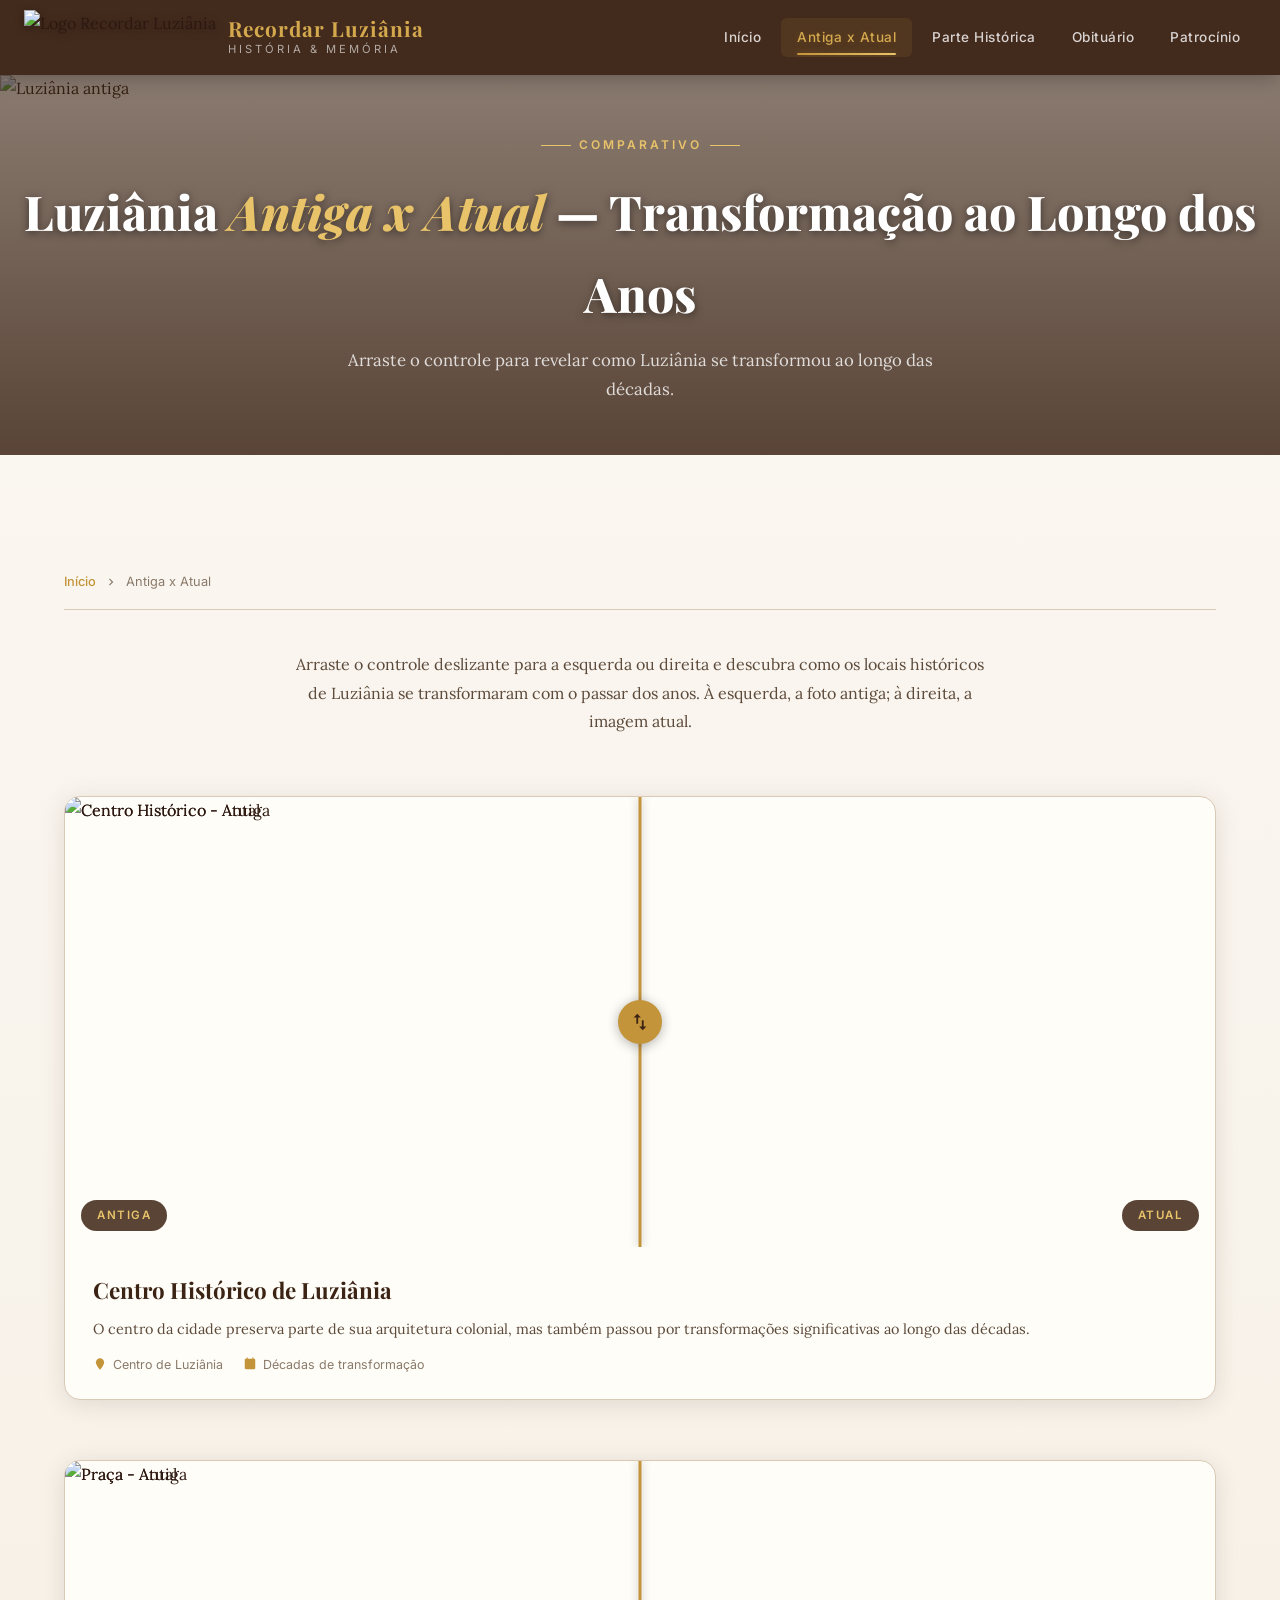
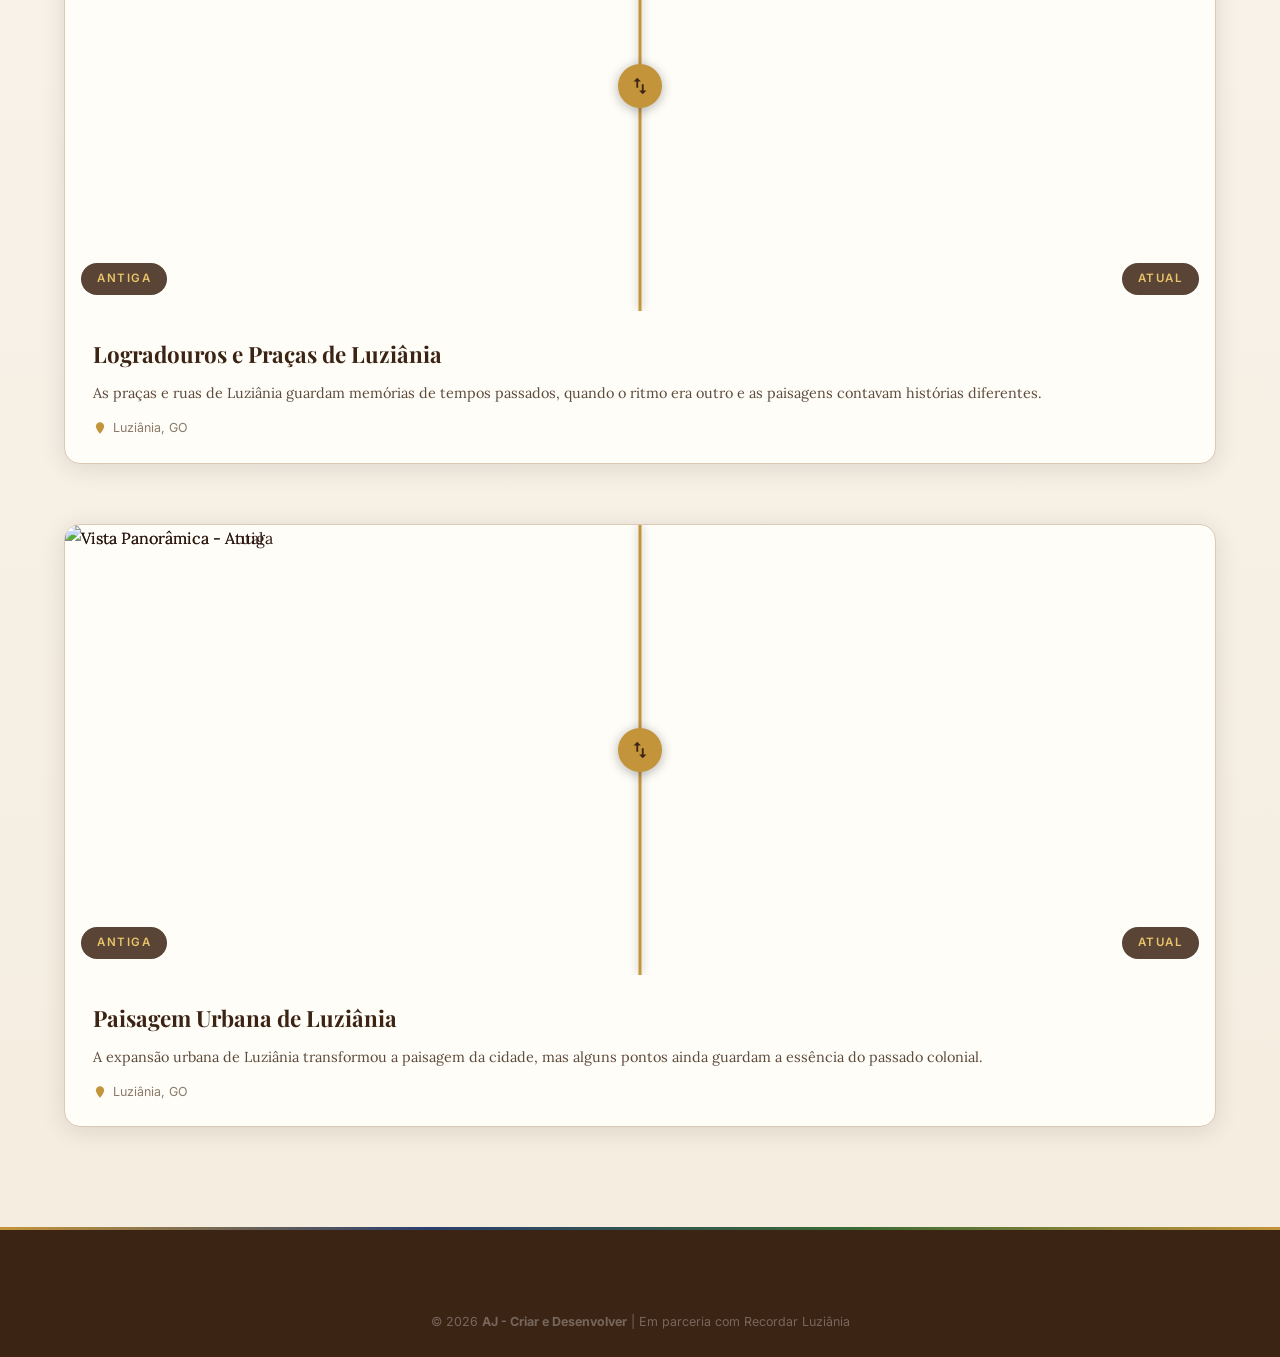
==== antiga-x-atual.html @ 9af086b4 "Atualização Adicionando projeto" ====
<!DOCTYPE html>
<html lang="pt-BR">
<head>
  <meta charset="UTF-8">
  <meta name="viewport" content="width=device-width, initial-scale=1.0">
  <meta name="description" content="Luziânia Antiga x Atual — Compare fotos históricas de Luziânia, GO com imagens atuais. Veja a transformação da cidade ao longo dos anos. Por AJ - Criar e Desenvolver.">
  <meta name="keywords" content="Luziânia antiga, fotos históricas, comparação, antes e depois, Goiás, transformação urbana">
  <meta name="author" content="AJ - Criar e Desenvolver em parceria com Recordar Luziânia">
  <title>Luziânia Antiga x Atual — Comparação Histórica | Recordar Luziânia</title>
  <link rel="icon" type="image/png" href="img/favicon.png">
  <link rel="stylesheet" href="css/style.css">
</head>
<body>

  <!-- HEADER -->
  <header class="header scrolled" id="header">
    <div class="header-inner">
      <a href="index.html" class="header-logo">
        <picture>
          <source srcset="img/logo.webp" type="image/webp">
          <img src="img/logo.png" alt="Logo Recordar Luziânia">
        </picture>
        <div class="header-logo-text">
          <span>Recordar Luziânia</span>
          <span>História &amp; Memória</span>
        </div>
      </a>
      <nav class="nav-menu" id="navMenu">
        <a href="index.html">Início</a>
        <a href="antiga-x-atual.html" class="active">Antiga x Atual</a>
        <a href="historia.html">Parte Histórica</a>
        <a href="obtuario.html">Obituário</a>
        <a href="patrocinio.html">Patrocínio</a>
      </nav>
      <button class="menu-toggle" id="menuToggle" aria-label="Abrir menu">
        <span></span><span></span><span></span>
      </button>
    </div>
  </header>

  <!-- BANNER -->
  <section class="page-banner">
    <div class="page-banner-bg">
      <picture>
        <source media="(max-width: 768px)" srcset="img/cidade-antiga-05-mobile.webp" type="image/webp">
        <source srcset="img/cidade-antiga-05.webp" type="image/webp">
        <img src="img/cidade-antiga-05.jpg" alt="Luziânia antiga">
      </picture>
    </div>
    <div class="page-banner-overlay"></div>
    <div class="page-banner-content">
      <div class="secao-tag">Comparativo</div>
      <h1>Luziânia <span>Antiga x Atual</span> — Transformação ao Longo dos Anos</h1>
      <p>Arraste o controle para revelar como Luziânia se transformou ao longo das décadas.</p>
    </div>
  </section>

  <!-- CONTEÚDO -->
  <section class="secao secao-creme">
    <div class="container">
      <nav class="breadcrumb">
        <a href="index.html">Início</a>
        <svg viewBox="0 0 24 24"><path d="M10 6L8.59 7.41 13.17 12l-4.58 4.59L10 18l6-6z"/></svg>
        <span>Antiga x Atual</span>
      </nav>

      <p class="comparacao-intro">
        Arraste o controle deslizante para a esquerda ou direita e descubra como os 
        locais históricos de Luziânia se transformaram com o passar dos anos. 
        À esquerda, a foto antiga; à direita, a imagem atual.
      </p>

      <div class="comparacao-grid">

        <!-- COMPARAÇÃO 1: Centro Histórico -->
        <div class="comparacao-item animate-on-scroll">
          <div class="comparacao-slider" id="slider1">
            <picture>
              <source media="(max-width: 768px)" srcset="img/cidade-antiga-05-mobile.webp" type="image/webp">
              <source srcset="img/cidade-antiga-05.webp" type="image/webp">
              <img src="img/cidade-antiga-05.jpg" alt="Centro Histórico - Atual" class="img-atual">
            </picture>
            <picture>
              <source media="(max-width: 768px)" srcset="img/cidade-antiga-02-mobile.webp" type="image/webp">
              <source srcset="img/cidade-antiga-02.webp" type="image/webp">
              <img src="img/cidade-antiga-02.jpg" alt="Centro Histórico - Antiga" class="img-antiga">
            </picture>
            <div class="comparacao-slider-line"></div>
            <div class="comparacao-slider-handle">
              <svg viewBox="0 0 24 24"><path d="M9 3L5 6.99h3V14h2V6.99h3L9 3zm7 14.01V10h-2v7.01h-3L15 21l4-3.99h-3z"/></svg>
            </div>
            <span class="comparacao-label comparacao-label-antiga">Antiga</span>
            <span class="comparacao-label comparacao-label-atual">Atual</span>
          </div>
          <div class="comparacao-info">
            <h3>Centro Histórico de Luziânia</h3>
            <p>O centro da cidade preserva parte de sua arquitetura colonial, mas também passou por transformações significativas ao longo das décadas.</p>
            <div class="comparacao-meta">
              <div class="comparacao-meta-item">
                <svg viewBox="0 0 24 24"><path d="M12 2C8.13 2 5 5.13 5 9c0 5.25 7 13 7 13s7-7.75 7-13c0-3.87-3.13-7-7-7z"/></svg>
                Centro de Luziânia
              </div>
              <div class="comparacao-meta-item">
                <svg viewBox="0 0 24 24"><path d="M19 3h-1V1h-2v2H8V1H6v2H5c-1.11 0-1.99.9-1.99 2L3 19c0 1.1.89 2 2 2h14c1.1 0 2-.9 2-2V5c0-1.1-.9-2-2-2z"/></svg>
                Décadas de transformação
              </div>
            </div>
          </div>
        </div>

        <!-- COMPARAÇÃO 2 -->
        <div class="comparacao-item animate-on-scroll">
          <div class="comparacao-slider" id="slider2">
            <picture>
              <source media="(max-width: 768px)" srcset="img/cidade-antiga-06-mobile.webp" type="image/webp">
              <source srcset="img/cidade-antiga-06.webp" type="image/webp">
              <img src="img/cidade-antiga-06.jpg" alt="Praça - Atual" class="img-atual">
            </picture>
            <picture>
              <source media="(max-width: 768px)" srcset="img/cidade-antiga-03-mobile.webp" type="image/webp">
              <source srcset="img/cidade-antiga-03.webp" type="image/webp">
              <img src="img/cidade-antiga-03.jpg" alt="Praça - Antiga" class="img-antiga">
            </picture>
            <div class="comparacao-slider-line"></div>
            <div class="comparacao-slider-handle">
              <svg viewBox="0 0 24 24"><path d="M9 3L5 6.99h3V14h2V6.99h3L9 3zm7 14.01V10h-2v7.01h-3L15 21l4-3.99h-3z"/></svg>
            </div>
            <span class="comparacao-label comparacao-label-antiga">Antiga</span>
            <span class="comparacao-label comparacao-label-atual">Atual</span>
          </div>
          <div class="comparacao-info">
            <h3>Logradouros e Praças de Luziânia</h3>
            <p>As praças e ruas de Luziânia guardam memórias de tempos passados, quando o ritmo era outro e as paisagens contavam histórias diferentes.</p>
            <div class="comparacao-meta">
              <div class="comparacao-meta-item">
                <svg viewBox="0 0 24 24"><path d="M12 2C8.13 2 5 5.13 5 9c0 5.25 7 13 7 13s7-7.75 7-13c0-3.87-3.13-7-7-7z"/></svg>
                Luziânia, GO
              </div>
            </div>
          </div>
        </div>

        <!-- COMPARAÇÃO 3 -->
        <div class="comparacao-item animate-on-scroll">
          <div class="comparacao-slider" id="slider3">
            <picture>
              <source media="(max-width: 768px)" srcset="img/cidade-antiga-07-mobile.webp" type="image/webp">
              <source srcset="img/cidade-antiga-07.webp" type="image/webp">
              <img src="img/cidade-antiga-07.jpg" alt="Vista Panorâmica - Atual" class="img-atual">
            </picture>
            <picture>
              <source media="(max-width: 768px)" srcset="img/cidade-antiga-04-mobile.webp" type="image/webp">
              <source srcset="img/cidade-antiga-04.webp" type="image/webp">
              <img src="img/cidade-antiga-04.jpg" alt="Vista Panorâmica - Antiga" class="img-antiga">
            </picture>
            <div class="comparacao-slider-line"></div>
            <div class="comparacao-slider-handle">
              <svg viewBox="0 0 24 24"><path d="M9 3L5 6.99h3V14h2V6.99h3L9 3zm7 14.01V10h-2v7.01h-3L15 21l4-3.99h-3z"/></svg>
            </div>
            <span class="comparacao-label comparacao-label-antiga">Antiga</span>
            <span class="comparacao-label comparacao-label-atual">Atual</span>
          </div>
          <div class="comparacao-info">
            <h3>Paisagem Urbana de Luziânia</h3>
            <p>A expansão urbana de Luziânia transformou a paisagem da cidade, mas alguns pontos ainda guardam a essência do passado colonial.</p>
            <div class="comparacao-meta">
              <div class="comparacao-meta-item">
                <svg viewBox="0 0 24 24"><path d="M12 2C8.13 2 5 5.13 5 9c0 5.25 7 13 7 13s7-7.75 7-13c0-3.87-3.13-7-7-7z"/></svg>
                Luziânia, GO
              </div>
            </div>
          </div>
        </div>

      </div>
    </div>
  </section>

  <!-- FOOTER -->
  <footer class="footer">
    <div class="container">
      <div class="footer-bottom" style="border-top: none;">
        <p>&copy; 2026 <strong>AJ - Criar e Desenvolver</strong> | Em parceria com Recordar Luziânia</p>
      </div>
    </div>
  </footer>

  <script>
    // Menu mobile
    document.getElementById('menuToggle').addEventListener('click', () => {
      document.getElementById('menuToggle').classList.toggle('active');
      document.getElementById('navMenu').classList.toggle('active');
    });

    // Animação ao scroll
    const observer = new IntersectionObserver((entries) => {
      entries.forEach(entry => {
        if (entry.isIntersecting) entry.target.classList.add('visible');
      });
    }, { threshold: 0.15 });
    document.querySelectorAll('.animate-on-scroll').forEach(el => observer.observe(el));

    // ── Slider de Comparação ──
    document.querySelectorAll('.comparacao-slider').forEach(slider => {
      let isDragging = false;

      function updateSlider(slider, x) {
        const rect = slider.getBoundingClientRect();
        let pos = ((x - rect.left) / rect.width) * 100;
        pos = Math.max(5, Math.min(95, pos));

        const imgAntiga = slider.querySelector('.img-antiga');
        const line = slider.querySelector('.comparacao-slider-line');
        const handle = slider.querySelector('.comparacao-slider-handle');

        imgAntiga.style.clipPath = `inset(0 ${100 - pos}% 0 0)`;
        line.style.left = pos + '%';
        handle.style.left = pos + '%';
      }

      slider.addEventListener('mousedown', (e) => {
        isDragging = true;
        updateSlider(slider, e.clientX);
      });

      document.addEventListener('mousemove', (e) => {
        if (isDragging) updateSlider(slider, e.clientX);
      });

      document.addEventListener('mouseup', () => {
        isDragging = false;
      });

      // Touch
      slider.addEventListener('touchstart', (e) => {
        isDragging = true;
        updateSlider(slider, e.touches[0].clientX);
      });

      slider.addEventListener('touchmove', (e) => {
        if (isDragging) {
          e.preventDefault();
          updateSlider(slider, e.touches[0].clientX);
        }
      });

      slider.addEventListener('touchend', () => {
        isDragging = false;
      });
    });
  </script>

</body>
</html>
---- css/style.css ----
/* ===================================================
   RECORDAR LUZIÂNIA - Site Histórico
   Paleta inspirada no logo: marrom, dourado, azul, verde
   =================================================== */

@import url('https://fonts.googleapis.com/css2?family=Playfair+Display:ital,wght@0,400;0,500;0,600;0,700;0,800;0,900;1,400;1,500&family=Lora:ital,wght@0,400;0,500;0,600;0,700;1,400;1,500&family=Inter:wght@300;400;500;600&display=swap');

/* ── Reset & Variáveis ── */
:root {
  /* Cores principais - inspiradas no logo */
  --cor-marrom-escuro: #3C2415;
  --cor-marrom: #5C3A1E;
  --cor-marrom-medio: #7A5230;
  --cor-dourado: #C4943A;
  --cor-dourado-claro: #D4A94E;
  --cor-dourado-brilho: #E8C36A;
  --cor-azul-escuro: #1A2744;
  --cor-azul: #2A3F6E;
  --cor-azul-claro: #4A6FA5;
  --cor-verde: #3A6B35;
  --cor-verde-claro: #5A8B4A;
  --cor-creme: #F5EDE0;
  --cor-creme-claro: #FAF6F0;
  --cor-branco: #FFFDF8;
  --cor-texto: #2C1810;
  --cor-texto-leve: #5C4A3A;
  --cor-texto-claro: #8A7A6A;
  --cor-borda: #D9C9B5;

  /* Sombras */
  --sombra-suave: 0 2px 12px rgba(60, 36, 21, 0.08);
  --sombra-media: 0 4px 24px rgba(60, 36, 21, 0.12);
  --sombra-forte: 0 8px 40px rgba(60, 36, 21, 0.18);
  --sombra-texto: 0 2px 8px rgba(0, 0, 0, 0.5);

  /* Tipografia */
  --fonte-titulo: 'Playfair Display', 'Georgia', serif;
  --fonte-corpo: 'Lora', 'Georgia', serif;
  --fonte-ui: 'Inter', 'Segoe UI', sans-serif;

  /* Transições */
  --transicao: all 0.3s cubic-bezier(0.4, 0, 0.2, 1);
  --transicao-lenta: all 0.5s cubic-bezier(0.4, 0, 0.2, 1);
}

*, *::before, *::after {
  margin: 0;
  padding: 0;
  box-sizing: border-box;
}

html {
  scroll-behavior: smooth;
  font-size: 16px;
}

body {
  font-family: var(--fonte-corpo);
  color: var(--cor-texto);
  background-color: var(--cor-branco);
  line-height: 1.7;
  overflow-x: hidden;
}

img {
  max-width: 100%;
  height: auto;
  display: block;
}

a {
  text-decoration: none;
  color: inherit;
  transition: var(--transicao);
}

ul, ol {
  list-style: none;
}

.container {
  max-width: 1200px;
  margin: 0 auto;
  padding: 0 24px;
}

/* ── Padrão decorativo de fundo ── */
.ornamento-bg {
  position: relative;
}

.ornamento-bg::before {
  content: '';
  position: absolute;
  top: 0;
  left: 0;
  right: 0;
  bottom: 0;
  background-image:
    radial-gradient(circle at 20% 50%, rgba(196, 148, 58, 0.03) 0%, transparent 50%),
    radial-gradient(circle at 80% 20%, rgba(42, 63, 110, 0.03) 0%, transparent 50%),
    radial-gradient(circle at 50% 80%, rgba(58, 107, 53, 0.03) 0%, transparent 50%);
  pointer-events: none;
  z-index: 0;
}

/* ── Header / Navegação ── */
.header {
  position: fixed;
  top: 0;
  left: 0;
  right: 0;
  z-index: 1000;
  background: linear-gradient(180deg, var(--cor-marrom-escuro) 0%, var(--cor-marrom) 100%);
  box-shadow: 0 2px 20px rgba(0, 0, 0, 0.3);
  transition: var(--transicao);
}

.header.scrolled {
  background: rgba(60, 36, 21, 0.97);
  backdrop-filter: blur(10px);
}

.header-inner {
  display: flex;
  align-items: center;
  justify-content: space-between;
  padding: 10px 24px;
  max-width: 1400px;
  margin: 0 auto;
}

.header-logo {
  display: flex;
  align-items: center;
  gap: 12px;
}

.header-logo img {
  height: 55px;
  width: auto;
  filter: drop-shadow(0 2px 4px rgba(0,0,0,0.3));
  transition: var(--transicao);
}

.header-logo img:hover {
  transform: scale(1.05);
}

.header-logo-text {
  display: flex;
  flex-direction: column;
}

.header-logo-text span:first-child {
  font-family: var(--fonte-titulo);
  font-size: 1.3rem;
  font-weight: 700;
  color: var(--cor-dourado-claro);
  letter-spacing: 1px;
  line-height: 1.2;
}

.header-logo-text span:last-child {
  font-family: var(--fonte-ui);
  font-size: 0.7rem;
  color: rgba(255, 255, 255, 0.6);
  letter-spacing: 3px;
  text-transform: uppercase;
}

/* Navegação */
.nav-menu {
  display: flex;
  align-items: center;
  gap: 4px;
}

.nav-menu a {
  font-family: var(--fonte-ui);
  font-size: 0.85rem;
  font-weight: 500;
  color: rgba(255, 255, 255, 0.8);
  padding: 8px 16px;
  border-radius: 6px;
  letter-spacing: 0.5px;
  position: relative;
  overflow: hidden;
}

.nav-menu a::before {
  content: '';
  position: absolute;
  bottom: 2px;
  left: 16px;
  width: 0;
  height: 2px;
  background: linear-gradient(90deg, var(--cor-dourado), var(--cor-dourado-brilho));
  transition: width 0.4s cubic-bezier(0.25, 0.8, 0.25, 1);
  border-radius: 2px;
  box-shadow: 0 0 6px rgba(196, 148, 58, 0.3);
}

.nav-menu a:hover {
  color: var(--cor-dourado-claro);
  background: rgba(196, 148, 58, 0.08);
  text-shadow: 0 0 12px rgba(196, 148, 58, 0.2);
}

.nav-menu a:hover::before {
  width: calc(100% - 32px);
}

.nav-menu a.active {
  color: var(--cor-dourado-claro);
  background: rgba(196, 148, 58, 0.12);
  text-shadow: 0 0 8px rgba(196, 148, 58, 0.15);
}

.nav-menu a.active::before {
  width: calc(100% - 32px);
}

/* Botão hamburguer mobile */
.menu-toggle {
  display: none;
  flex-direction: column;
  gap: 5px;
  cursor: pointer;
  padding: 8px;
  background: none;
  border: none;
  z-index: 1001;
}

.menu-toggle span {
  display: block;
  width: 26px;
  height: 2px;
  background: var(--cor-dourado-claro);
  border-radius: 2px;
  transition: var(--transicao);
}

.menu-toggle.active span:nth-child(1) {
  transform: rotate(45deg) translate(5px, 5px);
}

.menu-toggle.active span:nth-child(2) {
  opacity: 0;
}

.menu-toggle.active span:nth-child(3) {
  transform: rotate(-45deg) translate(5px, -5px);
}

/* ── Hero Section ── */
.hero {
  position: relative;
  height: 100vh;
  min-height: 600px;
  display: flex;
  align-items: center;
  justify-content: center;
  overflow: hidden;
}

.hero-bg {
  position: absolute;
  top: 0;
  left: 0;
  width: 100%;
  height: 100%;
  z-index: 0;
}

.hero-bg img {
  width: 100%;
  height: 100%;
  object-fit: cover;
  object-position: center;
}

.hero-overlay {
  position: absolute;
  top: 0;
  left: 0;
  width: 100%;
  height: 100%;
  background: linear-gradient(
    180deg,
    rgba(26, 39, 68, 0.4) 0%,
    rgba(60, 36, 21, 0.5) 40%,
    rgba(60, 36, 21, 0.75) 70%,
    rgba(44, 24, 16, 0.92) 100%
  );
  z-index: 1;
}

.hero-content {
  position: relative;
  z-index: 2;
  text-align: center;
  padding: 0 24px;
  max-width: 900px;
  animation: heroFadeIn 1.2s ease-out;
}

.hero-badge {
  display: inline-flex;
  align-items: center;
  gap: 8px;
  background: rgba(196, 148, 58, 0.2);
  border: 1px solid rgba(196, 148, 58, 0.4);
  backdrop-filter: blur(8px);
  padding: 8px 20px;
  border-radius: 30px;
  margin-bottom: 24px;
  font-family: var(--fonte-ui);
  font-size: 0.8rem;
  font-weight: 500;
  color: var(--cor-dourado-brilho);
  letter-spacing: 2px;
  text-transform: uppercase;
}

.hero-badge svg {
  width: 16px;
  height: 16px;
  fill: var(--cor-dourado-brilho);
}

.hero h1 {
  font-family: var(--fonte-titulo);
  font-size: 4rem;
  font-weight: 800;
  color: #FFFFFF;
  line-height: 1.1;
  margin-bottom: 16px;
  text-shadow: var(--sombra-texto);
}

.hero h1 .destaque {
  color: var(--cor-dourado-brilho);
  display: block;
  font-style: italic;
}

.hero-subtitulo {
  font-family: var(--fonte-corpo);
  font-size: 1.2rem;
  color: rgba(255, 255, 255, 0.85);
  max-width: 650px;
  margin: 0 auto 36px;
  line-height: 1.7;
  text-shadow: 0 1px 4px rgba(0, 0, 0, 0.3);
}

.hero-acoes {
  display: flex;
  align-items: center;
  justify-content: center;
  gap: 16px;
  flex-wrap: wrap;
}

.btn-primario {
  display: inline-flex;
  align-items: center;
  gap: 8px;
  padding: 14px 32px;
  background: linear-gradient(135deg, var(--cor-dourado) 0%, var(--cor-dourado-claro) 100%);
  color: var(--cor-marrom-escuro);
  font-family: var(--fonte-ui);
  font-size: 0.9rem;
  font-weight: 600;
  border-radius: 8px;
  border: none;
  cursor: pointer;
  transition: var(--transicao);
  box-shadow: 0 4px 15px rgba(196, 148, 58, 0.3);
  letter-spacing: 0.5px;
}

.btn-primario:hover {
  transform: translateY(-2px);
  box-shadow: 0 6px 25px rgba(196, 148, 58, 0.45);
  background: linear-gradient(135deg, var(--cor-dourado-claro) 0%, var(--cor-dourado-brilho) 100%);
}

.btn-secundario {
  display: inline-flex;
  align-items: center;
  gap: 8px;
  padding: 14px 32px;
  background: transparent;
  color: #FFFFFF;
  font-family: var(--fonte-ui);
  font-size: 0.9rem;
  font-weight: 500;
  border-radius: 8px;
  border: 1.5px solid rgba(255, 255, 255, 0.4);
  cursor: pointer;
  transition: var(--transicao);
  letter-spacing: 0.5px;
}

.btn-secundario:hover {
  background: rgba(255, 255, 255, 0.1);
  border-color: rgba(255, 255, 255, 0.7);
  transform: translateY(-2px);
}

.hero-scroll {
  position: absolute;
  bottom: 40px;
  left: 50%;
  transform: translateX(-50%);
  z-index: 2;
  display: flex;
  flex-direction: column;
  align-items: center;
  gap: 8px;
  color: rgba(255, 255, 255, 0.5);
  font-family: var(--fonte-ui);
  font-size: 0.7rem;
  letter-spacing: 2px;
  text-transform: uppercase;
  cursor: pointer;
  animation: scrollBounce 2s ease-in-out infinite;
}

.hero-scroll .scroll-line {
  width: 1px;
  height: 40px;
  background: linear-gradient(180deg, rgba(196, 148, 58, 0.6), transparent);
}

/* ── Seção: Sobre a Cidade ── */
.secao {
  padding: 100px 0;
  position: relative;
}

.secao-header {
  text-align: center;
  margin-bottom: 60px;
}

.secao-tag {
  display: inline-flex;
  align-items: center;
  gap: 8px;
  font-family: var(--fonte-ui);
  font-size: 0.75rem;
  font-weight: 600;
  color: var(--cor-dourado);
  letter-spacing: 3px;
  text-transform: uppercase;
  margin-bottom: 16px;
}

.secao-tag::before,
.secao-tag::after {
  content: '';
  width: 30px;
  height: 1px;
  background: var(--cor-dourado);
}

.secao-titulo {
  font-family: var(--fonte-titulo);
  font-size: 2.8rem;
  font-weight: 700;
  color: var(--cor-marrom-escuro);
  line-height: 1.2;
  margin-bottom: 16px;
}

.secao-titulo .cor-dourado {
  color: var(--cor-dourado);
}

.secao-descricao {
  font-size: 1.05rem;
  color: var(--cor-texto-leve);
  max-width: 650px;
  margin: 0 auto;
  line-height: 1.8;
}

/* Fundo alternado */
.secao-escura {
  background: linear-gradient(180deg, var(--cor-marrom-escuro) 0%, var(--cor-azul-escuro) 100%);
  color: var(--cor-creme-claro);
}

.secao-escura .secao-titulo {
  color: #FFFFFF;
}

.secao-escura .secao-descricao {
  color: rgba(255, 255, 255, 0.7);
}

.secao-creme {
  background: linear-gradient(180deg, var(--cor-creme-claro) 0%, var(--cor-creme) 100%);
}

/* ── Sobre - Layout ── */
.sobre-grid {
  display: grid;
  grid-template-columns: 1fr 1fr;
  gap: 60px;
  align-items: center;
}

.sobre-imagem {
  position: relative;
  border-radius: 16px;
  overflow: hidden;
  box-shadow: var(--sombra-forte);
}

.sobre-imagem::after {
  content: '';
  position: absolute;
  top: 0;
  left: 0;
  right: 0;
  bottom: 0;
  border: 1px solid rgba(196, 148, 58, 0.2);
  border-radius: 16px;
  pointer-events: none;
}

.sobre-imagem img {
  width: 100%;
  height: 450px;
  object-fit: cover;
  transition: var(--transicao-lenta);
}

.sobre-imagem:hover img {
  transform: scale(1.03);
}

.sobre-ano {
  position: absolute;
  bottom: 20px;
  left: 20px;
  background: rgba(60, 36, 21, 0.85);
  backdrop-filter: blur(6px);
  padding: 10px 20px;
  border-radius: 8px;
  border: 1px solid rgba(196, 148, 58, 0.3);
}

.sobre-ano span {
  font-family: var(--fonte-titulo);
  font-size: 1.5rem;
  font-weight: 700;
  color: var(--cor-dourado-brilho);
}

.sobre-ano small {
  display: block;
  font-family: var(--fonte-ui);
  font-size: 0.7rem;
  color: rgba(255, 255, 255, 0.7);
  letter-spacing: 1px;
  text-transform: uppercase;
}

.sobre-texto h3 {
  font-family: var(--fonte-titulo);
  font-size: 1.8rem;
  font-weight: 700;
  color: var(--cor-marrom-escuro);
  margin-bottom: 20px;
  line-height: 1.3;
}

.sobre-texto p {
  font-size: 1rem;
  color: var(--cor-texto-leve);
  margin-bottom: 16px;
  line-height: 1.8;
}

.sobre-texto p:last-of-type {
  margin-bottom: 28px;
}

.sobre-dados {
  display: grid;
  grid-template-columns: 1fr 1fr;
  gap: 16px;
  margin-top: 24px;
}

.dado-item {
  display: flex;
  align-items: center;
  gap: 12px;
  padding: 16px;
  background: var(--cor-creme-claro);
  border-radius: 10px;
  border: 1px solid var(--cor-borda);
  transition: var(--transicao);
}

.dado-item:hover {
  transform: translateY(-2px);
  box-shadow: var(--sombra-suave);
  border-color: var(--cor-dourado);
}

.dado-icone {
  width: 44px;
  height: 44px;
  display: flex;
  align-items: center;
  justify-content: center;
  background: linear-gradient(135deg, var(--cor-dourado), var(--cor-dourado-claro));
  border-radius: 10px;
  flex-shrink: 0;
}

.dado-icone svg {
  width: 22px;
  height: 22px;
  fill: var(--cor-marrom-escuro);
}

.dado-info strong {
  display: block;
  font-family: var(--fonte-titulo);
  font-size: 1.2rem;
  font-weight: 700;
  color: var(--cor-marrom-escuro);
}

.dado-info span {
  font-family: var(--fonte-ui);
  font-size: 0.75rem;
  color: var(--cor-texto-claro);
}

/* ── Timeline ── */
.timeline {
  position: relative;
  max-width: 900px;
  margin: 0 auto;
  padding: 20px 0;
}

.timeline::before {
  content: '';
  position: absolute;
  top: 0;
  left: 50%;
  transform: translateX(-50%);
  width: 2px;
  height: 100%;
  background: linear-gradient(
    180deg,
    transparent,
    var(--cor-dourado) 10%,
    var(--cor-dourado) 90%,
    transparent
  );
}

.timeline-item {
  display: flex;
  align-items: flex-start;
  margin-bottom: 50px;
  position: relative;
}

.timeline-item:nth-child(odd) {
  flex-direction: row;
  padding-right: calc(50% + 40px);
  text-align: right;
}

.timeline-item:nth-child(even) {
  flex-direction: row-reverse;
  padding-left: calc(50% + 40px);
  text-align: left;
}

.timeline-dot {
  position: absolute;
  left: 50%;
  transform: translateX(-50%);
  width: 18px;
  height: 18px;
  background: var(--cor-dourado);
  border: 3px solid var(--cor-marrom-escuro);
  border-radius: 50%;
  z-index: 2;
  box-shadow: 0 0 0 4px rgba(196, 148, 58, 0.2);
}

.timeline-card {
  background: rgba(255, 255, 255, 0.06);
  backdrop-filter: blur(10px);
  border: 1px solid rgba(196, 148, 58, 0.2);
  border-radius: 12px;
  padding: 24px;
  transition: var(--transicao);
}

.timeline-card:hover {
  background: rgba(255, 255, 255, 0.1);
  border-color: rgba(196, 148, 58, 0.4);
  transform: translateY(-4px);
  box-shadow: 0 8px 30px rgba(0, 0, 0, 0.2);
}

.timeline-ano {
  font-family: var(--fonte-titulo);
  font-size: 1.8rem;
  font-weight: 800;
  color: var(--cor-dourado-brilho);
  margin-bottom: 8px;
}

.timeline-titulo {
  font-family: var(--fonte-titulo);
  font-size: 1.1rem;
  font-weight: 600;
  color: #FFFFFF;
  margin-bottom: 8px;
}

.timeline-desc {
  font-size: 0.9rem;
  color: rgba(255, 255, 255, 0.7);
  line-height: 1.6;
}

/* ── Seção: Igreja do Rosário (Destaque) ── */
.igreja-destaque {
  position: relative;
  padding: 0;
  overflow: hidden;
}

.igreja-bg-wrapper {
  position: relative;
  min-height: 650px;
  display: flex;
  align-items: center;
}

.igreja-bg {
  position: absolute;
  top: 0;
  left: 0;
  width: 100%;
  height: 100%;
}

.igreja-bg img {
  width: 100%;
  height: 100%;
  object-fit: cover;
  object-position: center 30%;
}

.igreja-overlay {
  position: absolute;
  top: 0;
  left: 0;
  width: 100%;
  height: 100%;
  background: linear-gradient(
    90deg,
    rgba(44, 24, 16, 0.95) 0%,
    rgba(44, 24, 16, 0.8) 40%,
    rgba(44, 24, 16, 0.3) 70%,
    rgba(44, 24, 16, 0.1) 100%
  );
}

.igreja-conteudo {
  position: relative;
  z-index: 2;
  max-width: 600px;
  padding: 80px 60px;
}

.igreja-conteudo .secao-tag {
  color: var(--cor-dourado-brilho);
  margin-bottom: 20px;
}

.igreja-conteudo .secao-tag::before,
.igreja-conteudo .secao-tag::after {
  background: var(--cor-dourado-brilho);
}

.igreja-conteudo h2 {
  font-family: var(--fonte-titulo);
  font-size: 2.8rem;
  font-weight: 800;
  color: #FFFFFF;
  line-height: 1.2;
  margin-bottom: 24px;
}

.igreja-conteudo h2 span {
  color: var(--cor-dourado-brilho);
  font-style: italic;
}

.igreja-conteudo p {
  font-size: 1rem;
  color: rgba(255, 255, 255, 0.8);
  line-height: 1.8;
  margin-bottom: 16px;
}

.igreja-detalhes {
  display: flex;
  gap: 24px;
  margin-top: 32px;
  flex-wrap: wrap;
}

.igreja-detalhe {
  display: flex;
  align-items: center;
  gap: 10px;
  padding: 12px 20px;
  background: rgba(196, 148, 58, 0.12);
  border: 1px solid rgba(196, 148, 58, 0.3);
  border-radius: 10px;
  backdrop-filter: blur(6px);
}

.igreja-detalhe svg {
  width: 20px;
  height: 20px;
  fill: var(--cor-dourado-brilho);
  flex-shrink: 0;
}

.igreja-detalhe-info strong {
  display: block;
  font-family: var(--fonte-titulo);
  font-size: 1rem;
  font-weight: 700;
  color: var(--cor-dourado-brilho);
}

.igreja-detalhe-info span {
  font-family: var(--fonte-ui);
  font-size: 0.72rem;
  color: rgba(255, 255, 255, 0.6);
  letter-spacing: 0.5px;
}

/* ── Galeria ── */
.galeria-grid {
  display: grid;
  grid-template-columns: repeat(4, 1fr);
  gap: 16px;
}

.galeria-item {
  position: relative;
  border-radius: 12px;
  overflow: hidden;
  cursor: pointer;
  aspect-ratio: 1;
  box-shadow: var(--sombra-suave);
}

.galeria-item:nth-child(1) {
  grid-column: span 2;
  grid-row: span 2;
  aspect-ratio: auto;
}

.galeria-item img {
  width: 100%;
  height: 100%;
  object-fit: cover;
  transition: var(--transicao-lenta);
}

.galeria-item::after {
  content: '';
  position: absolute;
  bottom: 0;
  left: 0;
  right: 0;
  height: 50%;
  background: linear-gradient(180deg, transparent, rgba(60, 36, 21, 0.7));
  opacity: 0;
  transition: var(--transicao);
}

.galeria-item:hover img {
  transform: scale(1.08);
}

.galeria-item:hover::after {
  opacity: 1;
}

.galeria-item-label {
  position: absolute;
  bottom: 16px;
  left: 16px;
  right: 16px;
  z-index: 2;
  font-family: var(--fonte-ui);
  font-size: 0.8rem;
  font-weight: 500;
  color: #FFFFFF;
  opacity: 0;
  transform: translateY(10px);
  transition: var(--transicao);
}

.galeria-item:hover .galeria-item-label {
  opacity: 1;
  transform: translateY(0);
}

/* ── Patrimônios ── */
.patrimonios-grid {
  display: grid;
  grid-template-columns: repeat(3, 1fr);
  gap: 24px;
}

.patrimonio-card {
  background: var(--cor-branco);
  border-radius: 16px;
  overflow: hidden;
  box-shadow: var(--sombra-suave);
  border: 1px solid var(--cor-borda);
  transition: var(--transicao);
}

.patrimonio-card:hover {
  transform: translateY(-6px);
  box-shadow: var(--sombra-forte);
  border-color: var(--cor-dourado);
}

.patrimonio-card-img {
  height: 220px;
  overflow: hidden;
  position: relative;
}

.patrimonio-card-img img {
  width: 100%;
  height: 100%;
  object-fit: cover;
  transition: var(--transicao-lenta);
}

.patrimonio-card:hover .patrimonio-card-img img {
  transform: scale(1.05);
}

.patrimonio-card-tag {
  position: absolute;
  top: 16px;
  left: 16px;
  padding: 6px 14px;
  background: rgba(60, 36, 21, 0.8);
  backdrop-filter: blur(6px);
  border-radius: 20px;
  font-family: var(--fonte-ui);
  font-size: 0.7rem;
  font-weight: 600;
  color: var(--cor-dourado-brilho);
  letter-spacing: 1px;
  text-transform: uppercase;
}

.patrimonio-card-body {
  padding: 24px;
}

.patrimonio-card-body h3 {
  font-family: var(--fonte-titulo);
  font-size: 1.3rem;
  font-weight: 700;
  color: var(--cor-marrom-escuro);
  margin-bottom: 10px;
}

.patrimonio-card-body p {
  font-size: 0.9rem;
  color: var(--cor-texto-leve);
  line-height: 1.7;
  margin-bottom: 16px;
}

.patrimonio-card-link {
  display: inline-flex;
  align-items: center;
  gap: 6px;
  font-family: var(--fonte-ui);
  font-size: 0.82rem;
  font-weight: 600;
  color: var(--cor-dourado);
  transition: var(--transicao);
}

.patrimonio-card-link:hover {
  color: var(--cor-marrom);
  gap: 10px;
}

.patrimonio-card-link svg {
  width: 16px;
  height: 16px;
  fill: currentColor;
  transition: var(--transicao);
}

/* ── Citação / Quote ── */
.citacao-secao {
  background: linear-gradient(135deg, var(--cor-marrom-escuro) 0%, var(--cor-marrom) 50%, var(--cor-azul-escuro) 100%);
  padding: 80px 0;
  text-align: center;
  position: relative;
  overflow: hidden;
}

.citacao-secao::before {
  content: '"';
  position: absolute;
  top: -20px;
  left: 50%;
  transform: translateX(-50%);
  font-family: var(--fonte-titulo);
  font-size: 20rem;
  color: rgba(196, 148, 58, 0.06);
  line-height: 1;
  pointer-events: none;
}

.citacao-texto {
  font-family: var(--fonte-titulo);
  font-size: 1.8rem;
  font-weight: 500;
  font-style: italic;
  color: var(--cor-creme-claro);
  max-width: 800px;
  margin: 0 auto 24px;
  line-height: 1.6;
  position: relative;
  z-index: 1;
}

.citacao-autor {
  font-family: var(--fonte-ui);
  font-size: 0.85rem;
  color: var(--cor-dourado);
  letter-spacing: 2px;
  text-transform: uppercase;
  font-weight: 600;
  position: relative;
  z-index: 1;
}

/* ── Footer ── */
.footer {
  background: var(--cor-marrom-escuro);
  padding: 60px 0 0;
  position: relative;
}

.footer::before {
  content: '';
  position: absolute;
  top: 0;
  left: 0;
  right: 0;
  height: 3px;
  background: linear-gradient(90deg, var(--cor-dourado), var(--cor-azul), var(--cor-verde), var(--cor-dourado));
}

.footer-grid {
  display: grid;
  grid-template-columns: 2fr 1fr 1fr 1fr;
  gap: 40px;
  padding-bottom: 40px;
  border-bottom: 1px solid rgba(255, 255, 255, 0.08);
}

.footer-sobre {
  max-width: 320px;
}

.footer-logo {
  display: flex;
  align-items: center;
  gap: 12px;
  margin-bottom: 16px;
}

.footer-logo img {
  height: 50px;
  width: auto;
}

.footer-logo span {
  font-family: var(--fonte-titulo);
  font-size: 1.2rem;
  font-weight: 700;
  color: var(--cor-dourado-claro);
}

.footer-sobre p {
  font-size: 0.88rem;
  color: rgba(255, 255, 255, 0.5);
  line-height: 1.7;
  margin-bottom: 20px;
}

.footer-social {
  display: flex;
  gap: 10px;
}

.footer-social a {
  width: 38px;
  height: 38px;
  display: flex;
  align-items: center;
  justify-content: center;
  background: rgba(255, 255, 255, 0.06);
  border: 1px solid rgba(255, 255, 255, 0.1);
  border-radius: 8px;
  transition: var(--transicao);
}

.footer-social a:hover {
  background: var(--cor-dourado);
  border-color: var(--cor-dourado);
}

.footer-social a svg {
  width: 18px;
  height: 18px;
  fill: rgba(255, 255, 255, 0.6);
  transition: var(--transicao);
}

.footer-social a:hover svg {
  fill: var(--cor-marrom-escuro);
}

.footer-col h4 {
  font-family: var(--fonte-titulo);
  font-size: 1rem;
  font-weight: 700;
  color: var(--cor-dourado-claro);
  margin-bottom: 20px;
  letter-spacing: 0.5px;
}

.footer-col ul li {
  margin-bottom: 10px;
}

.footer-col ul li a {
  font-family: var(--fonte-ui);
  font-size: 0.85rem;
  color: rgba(255, 255, 255, 0.5);
  transition: var(--transicao);
}

.footer-col ul li a:hover {
  color: var(--cor-dourado-claro);
  padding-left: 6px;
}

.footer-bottom {
  padding: 24px 0;
  text-align: center;
}

.footer-bottom p {
  font-family: var(--fonte-ui);
  font-size: 0.78rem;
  color: rgba(255, 255, 255, 0.3);
}

.footer-bottom span {
  color: var(--cor-dourado);
}

/* ── Animações ── */
@keyframes heroFadeIn {
  from {
    opacity: 0;
    transform: translateY(30px);
  }
  to {
    opacity: 1;
    transform: translateY(0);
  }
}

@keyframes scrollBounce {
  0%, 100% { transform: translateX(-50%) translateY(0); }
  50% { transform: translateX(-50%) translateY(8px); }
}

@keyframes fadeInUp {
  from {
    opacity: 0;
    transform: translateY(40px);
  }
  to {
    opacity: 1;
    transform: translateY(0);
  }
}

.animate-on-scroll {
  opacity: 0;
  transform: translateY(40px);
  transition: opacity 0.7s ease, transform 0.7s ease;
}

.animate-on-scroll.visible {
  opacity: 1;
  transform: translateY(0);
}

/* ── Fade-in para fotos ── */
.foto-fade-in {
  opacity: 0;
  transform: scale(0.97);
  transition: opacity 0.8s cubic-bezier(0.25, 0.8, 0.25, 1),
              transform 0.8s cubic-bezier(0.25, 0.8, 0.25, 1);
}

.foto-fade-in.loaded {
  opacity: 1;
  transform: scale(1);
}

/* Stagger delay para galeria */
.galeria-grid .galeria-item:nth-child(1) .foto-fade-in { transition-delay: 0s; }
.galeria-grid .galeria-item:nth-child(2) .foto-fade-in { transition-delay: 0.08s; }
.galeria-grid .galeria-item:nth-child(3) .foto-fade-in { transition-delay: 0.16s; }
.galeria-grid .galeria-item:nth-child(4) .foto-fade-in { transition-delay: 0.24s; }
.galeria-grid .galeria-item:nth-child(5) .foto-fade-in { transition-delay: 0.32s; }
.galeria-grid .galeria-item:nth-child(6) .foto-fade-in { transition-delay: 0.40s; }
.galeria-grid .galeria-item:nth-child(7) .foto-fade-in { transition-delay: 0.48s; }
.galeria-grid .galeria-item:nth-child(8) .foto-fade-in { transition-delay: 0.56s; }

/* ── Lightbox ── */
.lightbox {
  display: none;
  position: fixed;
  top: 0;
  left: 0;
  width: 100%;
  height: 100%;
  background: rgba(0, 0, 0, 0.92);
  z-index: 9999;
  align-items: center;
  justify-content: center;
  cursor: pointer;
}

.lightbox.active {
  display: flex;
}

.lightbox img {
  max-width: 90%;
  max-height: 90vh;
  object-fit: contain;
  border-radius: 8px;
  box-shadow: 0 0 60px rgba(0, 0, 0, 0.5);
}

.lightbox-close {
  position: absolute;
  top: 24px;
  right: 24px;
  width: 44px;
  height: 44px;
  display: flex;
  align-items: center;
  justify-content: center;
  background: rgba(255, 255, 255, 0.1);
  border: 1px solid rgba(255, 255, 255, 0.2);
  border-radius: 50%;
  cursor: pointer;
  transition: var(--transicao);
}

.lightbox-close:hover {
  background: rgba(255, 255, 255, 0.2);
}

.lightbox-close svg {
  width: 20px;
  height: 20px;
  fill: #FFFFFF;
}

/* ── Separador decorativo ── */
.separador {
  display: flex;
  align-items: center;
  justify-content: center;
  gap: 16px;
  padding: 20px 0;
}

.separador::before,
.separador::after {
  content: '';
  width: 80px;
  height: 1px;
  background: var(--cor-borda);
}

.separador svg {
  width: 24px;
  height: 24px;
  fill: var(--cor-dourado);
}

/* ── Responsivo ── */
@media (max-width: 1024px) {
  .hero h1 {
    font-size: 3rem;
  }

  .sobre-grid {
    grid-template-columns: 1fr;
    gap: 40px;
  }

  .patrimonios-grid {
    grid-template-columns: repeat(2, 1fr);
  }

  .galeria-grid {
    grid-template-columns: repeat(3, 1fr);
  }

  .galeria-item:nth-child(1) {
    grid-column: span 2;
    grid-row: span 1;
    aspect-ratio: 16/9;
  }

  .footer-grid {
    grid-template-columns: 1fr 1fr;
    gap: 30px;
  }
}

@media (max-width: 768px) {
  .menu-toggle {
    display: flex;
  }

  .nav-menu {
    position: fixed;
    top: 0;
    right: -100%;
    width: 280px;
    height: 100vh;
    background: var(--cor-marrom-escuro);
    flex-direction: column;
    padding: 80px 24px 24px;
    gap: 4px;
    transition: var(--transicao);
    box-shadow: -4px 0 30px rgba(0, 0, 0, 0.3);
  }

  .nav-menu.active {
    right: 0;
  }

  .nav-menu a {
    font-size: 1rem;
    padding: 14px 16px;
    width: 100%;
    text-align: left;
    border-radius: 8px;
  }

  .hero {
    min-height: 500px;
  }

  .hero h1 {
    font-size: 2.2rem;
  }

  .hero-subtitulo {
    font-size: 1rem;
  }

  .secao {
    padding: 60px 0;
  }

  .secao-titulo {
    font-size: 2rem;
  }

  .patrimonios-grid {
    grid-template-columns: 1fr;
  }

  .galeria-grid {
    grid-template-columns: repeat(2, 1fr);
  }

  .galeria-item:nth-child(1) {
    grid-column: span 2;
  }

  .timeline-item:nth-child(odd),
  .timeline-item:nth-child(even) {
    padding: 0 0 0 50px;
    text-align: left;
    flex-direction: row;
  }

  .timeline::before {
    left: 20px;
  }

  .timeline-dot {
    left: 20px;
  }

  .igreja-conteudo {
    padding: 60px 24px;
    max-width: 100%;
  }

  .igreja-conteudo h2 {
    font-size: 2rem;
  }

  .igreja-detalhes {
    gap: 12px;
  }

  .footer-grid {
    grid-template-columns: 1fr;
  }

  .citacao-texto {
    font-size: 1.3rem;
  }

  .sobre-dados {
    grid-template-columns: 1fr;
  }
}

@media (max-width: 480px) {
  .hero h1 {
    font-size: 1.8rem;
  }

  .hero-badge {
    font-size: 0.7rem;
    padding: 6px 14px;
  }

  .hero-acoes {
    flex-direction: column;
  }

  .btn-primario,
  .btn-secundario {
    width: 100%;
    justify-content: center;
  }

  .galeria-grid {
    grid-template-columns: 1fr;
  }

  .galeria-item:nth-child(1) {
    grid-column: span 1;
  }

  .secao-titulo {
    font-size: 1.7rem;
  }
}

/* ══════════════════════════════════════════════════════
   NOVAS SEÇÕES E PÁGINAS
   ══════════════════════════════════════════════════════ */

/* ── Badge de Atualização (Index) ── */
.update-badge {
  display: flex;
  align-items: center;
  justify-content: center;
  gap: 10px;
  padding: 10px 0;
  background: linear-gradient(90deg, var(--cor-marrom-escuro), var(--cor-azul-escuro));
  border-bottom: 1px solid rgba(196, 148, 58, 0.2);
  font-family: var(--fonte-ui);
  font-size: 0.78rem;
  color: rgba(255, 255, 255, 0.6);
  letter-spacing: 0.5px;
  position: relative;
  z-index: 999;
  margin-top: 75px;
}

.update-badge svg {
  width: 14px;
  height: 14px;
  fill: var(--cor-dourado);
}

.update-badge strong {
  color: var(--cor-dourado-claro);
  font-weight: 600;
}

.update-badge .pulse-dot {
  width: 6px;
  height: 6px;
  background: var(--cor-verde-claro);
  border-radius: 50%;
  animation: pulseDot 2s ease-in-out infinite;
}

@keyframes pulseDot {
  0%, 100% { opacity: 1; transform: scale(1); }
  50% { opacity: 0.5; transform: scale(1.4); }
}

/* ── Nav Dropdown para subpáginas ── */
.nav-dropdown {
  position: relative;
}

.nav-dropdown > a {
  display: flex;
  align-items: center;
  gap: 4px;
}

.nav-dropdown > a::after {
  content: '';
  width: 0;
  height: 0;
  border-left: 4px solid transparent;
  border-right: 4px solid transparent;
  border-top: 4px solid currentColor;
  transition: var(--transicao);
}

.nav-dropdown:hover > a::after {
  transform: rotate(180deg);
}

.nav-dropdown-menu {
  position: absolute;
  top: 100%;
  left: 50%;
  transform: translateX(-50%) translateY(8px);
  min-width: 200px;
  background: var(--cor-marrom-escuro);
  border: 1px solid rgba(196, 148, 58, 0.2);
  border-radius: 10px;
  padding: 8px;
  opacity: 0;
  visibility: hidden;
  transition: var(--transicao);
  box-shadow: 0 12px 40px rgba(0, 0, 0, 0.4);
  z-index: 1001;
}

.nav-dropdown:hover .nav-dropdown-menu {
  opacity: 1;
  visibility: visible;
  transform: translateX(-50%) translateY(0);
}

.nav-dropdown-menu a {
  display: flex;
  align-items: center;
  gap: 10px;
  padding: 10px 14px;
  border-radius: 6px;
  font-size: 0.82rem;
  color: rgba(255, 255, 255, 0.7);
  white-space: nowrap;
  transform: translateX(0);
  transition: transform 0.3s ease, background 0.3s ease, color 0.3s ease;
}

.nav-dropdown-menu a:hover {
  background: rgba(196, 148, 58, 0.15);
  color: var(--cor-dourado-claro);
  transform: translateX(4px);
}

.nav-dropdown-menu a svg {
  width: 16px;
  height: 16px;
  fill: var(--cor-dourado);
  flex-shrink: 0;
  transition: transform 0.3s ease;
}

.nav-dropdown-menu a:hover svg {
  transform: scale(1.15);
}

/* ── Banner de Página Interna ── */
.page-banner {
  position: relative;
  height: 380px;
  display: flex;
  align-items: center;
  justify-content: center;
  overflow: hidden;
  margin-top: 75px;
}

.page-banner-bg {
  position: absolute;
  top: 0;
  left: 0;
  width: 100%;
  height: 100%;
}

.page-banner-bg img {
  width: 100%;
  height: 100%;
  object-fit: cover;
}

.page-banner-overlay {
  position: absolute;
  top: 0;
  left: 0;
  width: 100%;
  height: 100%;
  background: linear-gradient(
    180deg,
    rgba(60, 36, 21, 0.6) 0%,
    rgba(60, 36, 21, 0.85) 100%
  );
}

.page-banner-content {
  position: relative;
  z-index: 2;
  text-align: center;
  padding: 0 24px;
}

.page-banner-content .secao-tag {
  color: var(--cor-dourado-brilho);
  margin-bottom: 16px;
}

.page-banner-content .secao-tag::before,
.page-banner-content .secao-tag::after {
  background: var(--cor-dourado-brilho);
}

.page-banner-content h1 {
  font-family: var(--fonte-titulo);
  font-size: 3rem;
  font-weight: 800;
  color: #FFFFFF;
  margin-bottom: 12px;
  text-shadow: var(--sombra-texto);
}

.page-banner-content h1 span {
  color: var(--cor-dourado-brilho);
  font-style: italic;
}

.page-banner-content p {
  font-family: var(--fonte-corpo);
  font-size: 1.05rem;
  color: rgba(255, 255, 255, 0.8);
  max-width: 600px;
  margin: 0 auto;
}

/* ── Breadcrumb ── */
.breadcrumb {
  display: flex;
  align-items: center;
  gap: 8px;
  padding: 16px 0;
  font-family: var(--fonte-ui);
  font-size: 0.8rem;
  color: var(--cor-texto-claro);
  border-bottom: 1px solid var(--cor-borda);
  margin-bottom: 40px;
}

.breadcrumb a {
  color: var(--cor-dourado);
  font-weight: 500;
}

.breadcrumb a:hover {
  color: var(--cor-marrom);
}

.breadcrumb svg {
  width: 14px;
  height: 14px;
  fill: var(--cor-texto-claro);
}

/* ═════════════════════════════════════════════════════
   ANTIGA x ATUAL — Comparação com Slider
   ═════════════════════════════════════════════════════ */
.comparacao-intro {
  text-align: center;
  max-width: 700px;
  margin: 0 auto 60px;
  font-size: 1rem;
  color: var(--cor-texto-leve);
  line-height: 1.8;
}

.comparacao-grid {
  display: grid;
  grid-template-columns: 1fr;
  gap: 60px;
}

.comparacao-item {
  background: var(--cor-branco);
  border-radius: 16px;
  overflow: hidden;
  box-shadow: var(--sombra-media);
  border: 1px solid var(--cor-borda);
}

.comparacao-slider {
  position: relative;
  width: 100%;
  height: 450px;
  overflow: hidden;
  cursor: col-resize;
  user-select: none;
}

.comparacao-slider img {
  position: absolute;
  top: 0;
  left: 0;
  width: 100%;
  height: 100%;
  object-fit: cover;
}

.comparacao-slider .img-atual {
  z-index: 1;
}

.comparacao-slider .img-antiga {
  z-index: 2;
  clip-path: inset(0 50% 0 0);
}

.comparacao-slider-line {
  position: absolute;
  top: 0;
  left: 50%;
  width: 3px;
  height: 100%;
  background: var(--cor-dourado);
  z-index: 3;
  transform: translateX(-50%);
  pointer-events: none;
  box-shadow: 0 0 10px rgba(0, 0, 0, 0.3);
}

.comparacao-slider-handle {
  position: absolute;
  top: 50%;
  left: 50%;
  transform: translate(-50%, -50%);
  width: 44px;
  height: 44px;
  background: var(--cor-dourado);
  border-radius: 50%;
  z-index: 4;
  display: flex;
  align-items: center;
  justify-content: center;
  box-shadow: 0 2px 12px rgba(0, 0, 0, 0.3);
  pointer-events: none;
}

.comparacao-slider-handle svg {
  width: 22px;
  height: 22px;
  fill: var(--cor-marrom-escuro);
}

.comparacao-label {
  position: absolute;
  bottom: 16px;
  padding: 6px 16px;
  background: rgba(60, 36, 21, 0.85);
  backdrop-filter: blur(6px);
  border-radius: 20px;
  font-family: var(--fonte-ui);
  font-size: 0.72rem;
  font-weight: 600;
  color: var(--cor-dourado-brilho);
  letter-spacing: 1.5px;
  text-transform: uppercase;
  z-index: 5;
}

.comparacao-label-antiga {
  left: 16px;
}

.comparacao-label-atual {
  right: 16px;
}

.comparacao-info {
  padding: 24px 28px;
}

.comparacao-info h3 {
  font-family: var(--fonte-titulo);
  font-size: 1.4rem;
  font-weight: 700;
  color: var(--cor-marrom-escuro);
  margin-bottom: 8px;
}

.comparacao-info p {
  font-size: 0.9rem;
  color: var(--cor-texto-leve);
  line-height: 1.7;
}

.comparacao-info .comparacao-meta {
  display: flex;
  gap: 20px;
  margin-top: 12px;
  flex-wrap: wrap;
}

.comparacao-meta-item {
  display: flex;
  align-items: center;
  gap: 6px;
  font-family: var(--fonte-ui);
  font-size: 0.78rem;
  color: var(--cor-texto-claro);
}

.comparacao-meta-item svg {
  width: 14px;
  height: 14px;
  fill: var(--cor-dourado);
}

/* ═════════════════════════════════════════════════════
   HISTÓRIA — Página dedicada
   ═════════════════════════════════════════════════════ */
.historia-conteudo {
  display: grid;
  grid-template-columns: 1fr 340px;
  gap: 50px;
  align-items: start;
}

.historia-artigo h2 {
  font-family: var(--fonte-titulo);
  font-size: 2rem;
  font-weight: 700;
  color: var(--cor-marrom-escuro);
  margin-bottom: 20px;
  padding-bottom: 12px;
  border-bottom: 2px solid var(--cor-dourado);
}

.historia-artigo h3 {
  font-family: var(--fonte-titulo);
  font-size: 1.4rem;
  font-weight: 600;
  color: var(--cor-marrom);
  margin: 32px 0 12px;
}

.historia-artigo p {
  font-size: 1rem;
  color: var(--cor-texto-leve);
  line-height: 1.9;
  margin-bottom: 16px;
  text-align: justify;
}

.historia-artigo blockquote {
  margin: 24px 0;
  padding: 20px 24px;
  background: var(--cor-creme-claro);
  border-left: 4px solid var(--cor-dourado);
  border-radius: 0 10px 10px 0;
  font-style: italic;
  color: var(--cor-marrom);
}

.historia-artigo .img-contexto {
  margin: 28px 0;
  border-radius: 12px;
  overflow: hidden;
  box-shadow: var(--sombra-media);
}

.historia-artigo .img-contexto img {
  width: 100%;
  height: 300px;
  object-fit: cover;
}

.historia-artigo .img-contexto figcaption {
  padding: 10px 16px;
  background: var(--cor-creme);
  font-family: var(--fonte-ui);
  font-size: 0.78rem;
  color: var(--cor-texto-claro);
  text-align: center;
  font-style: italic;
}

/* Sidebar de história */
.historia-sidebar {
  position: sticky;
  top: 100px;
}

.historia-sidebar-card {
  background: var(--cor-branco);
  border: 1px solid var(--cor-borda);
  border-radius: 14px;
  padding: 24px;
  margin-bottom: 24px;
  box-shadow: var(--sombra-suave);
}

.historia-sidebar-card h4 {
  font-family: var(--fonte-titulo);
  font-size: 1.1rem;
  font-weight: 700;
  color: var(--cor-marrom-escuro);
  margin-bottom: 16px;
  padding-bottom: 10px;
  border-bottom: 1px solid var(--cor-borda);
}

.historia-sidebar-card ul li {
  margin-bottom: 8px;
}

.historia-sidebar-card ul li a {
  display: flex;
  align-items: center;
  gap: 8px;
  font-family: var(--fonte-ui);
  font-size: 0.85rem;
  color: var(--cor-texto-leve);
  padding: 8px 12px;
  border-radius: 8px;
  transition: var(--transicao);
}

.historia-sidebar-card ul li a:hover {
  background: var(--cor-creme);
  color: var(--cor-dourado);
  padding-left: 16px;
}

.historia-sidebar-card ul li a svg {
  width: 14px;
  height: 14px;
  fill: var(--cor-dourado);
  flex-shrink: 0;
}

.historia-fatos {
  display: flex;
  flex-direction: column;
  gap: 12px;
}

.historia-fato {
  display: flex;
  gap: 12px;
  padding: 12px;
  background: var(--cor-creme-claro);
  border-radius: 10px;
  border: 1px solid var(--cor-borda);
}

.historia-fato-ano {
  font-family: var(--fonte-titulo);
  font-size: 0.9rem;
  font-weight: 700;
  color: var(--cor-dourado);
  white-space: nowrap;
  min-width: 50px;
}

.historia-fato-texto {
  font-family: var(--fonte-ui);
  font-size: 0.8rem;
  color: var(--cor-texto-leve);
  line-height: 1.5;
}

/* ═════════════════════════════════════════════════════
   OBITUÁRIO — In Memoriam
   ═════════════════════════════════════════════════════ */
.obtuario-intro {
  text-align: center;
  max-width: 650px;
  margin: 0 auto 50px;
}

.obtuario-intro p {
  font-size: 1rem;
  color: var(--cor-texto-leve);
  line-height: 1.8;
}

.obtuario-grid {
  display: grid;
  grid-template-columns: repeat(auto-fill, minmax(280px, 1fr));
  gap: 24px;
}

.obtuario-card {
  background: var(--cor-branco);
  border-radius: 14px;
  overflow: hidden;
  box-shadow: var(--sombra-suave);
  border: 1px solid var(--cor-borda);
  transition: var(--transicao);
  position: relative;
}

.obtuario-card::before {
  content: '';
  position: absolute;
  top: 0;
  left: 0;
  right: 0;
  height: 3px;
  background: linear-gradient(90deg, var(--cor-dourado), var(--cor-marrom-medio), var(--cor-dourado));
}

.obtuario-card:hover {
  transform: translateY(-4px);
  box-shadow: var(--sombra-forte);
  border-color: var(--cor-dourado);
}

.obtuario-card-img {
  width: 100%;
  height: 280px;
  overflow: hidden;
  position: relative;
}

.obtuario-card-img img {
  width: 100%;
  height: 100%;
  object-fit: cover;
  filter: grayscale(30%);
  transition: var(--transicao-lenta);
}

.obtuario-card:hover .obtuario-card-img img {
  filter: grayscale(0%);
  transform: scale(1.03);
}

.obtuario-card-body {
  padding: 24px;
  text-align: center;
}

.obtuario-card-body h3 {
  font-family: var(--fonte-titulo);
  font-size: 1.2rem;
  font-weight: 700;
  color: var(--cor-marrom-escuro);
  margin-bottom: 4px;
}

.obtuario-card-datas {
  font-family: var(--fonte-ui);
  font-size: 0.78rem;
  color: var(--cor-dourado);
  font-weight: 600;
  margin-bottom: 10px;
  letter-spacing: 0.5px;
}

.obtuario-card-body p {
  font-size: 0.88rem;
  color: var(--cor-texto-leve);
  line-height: 1.6;
  font-style: italic;
}

.obtuario-vela {
  display: flex;
  align-items: center;
  justify-content: center;
  gap: 8px;
  margin-top: 16px;
  padding-top: 14px;
  border-top: 1px solid var(--cor-borda);
  font-family: var(--fonte-ui);
  font-size: 0.78rem;
  color: var(--cor-texto-claro);
}

.obtuario-vela svg {
  width: 16px;
  height: 16px;
  fill: var(--cor-dourado);
}

/* Mensagem de condolências */
.obtuario-mensagem {
  margin-top: 60px;
  padding: 40px;
  background: linear-gradient(135deg, var(--cor-marrom-escuro), var(--cor-azul-escuro));
  border-radius: 16px;
  text-align: center;
}

.obtuario-mensagem p {
  font-family: var(--fonte-titulo);
  font-size: 1.3rem;
  font-style: italic;
  color: var(--cor-creme-claro);
  max-width: 600px;
  margin: 0 auto;
  line-height: 1.7;
}

.obtuario-mensagem .vela-emoji {
  font-size: 2rem;
  margin-bottom: 16px;
  display: block;
}

/* ═════════════════════════════════════════════════════
   PATROCÍNIO — Página de Apoio
   ═════════════════════════════════════════════════════ */
.patrocinio-intro {
  text-align: center;
  max-width: 700px;
  margin: 0 auto 60px;
}

.patrocinio-intro p {
  font-size: 1.05rem;
  color: var(--cor-texto-leve);
  line-height: 1.8;
  margin-bottom: 12px;
}

/* Planos de patrocínio */
.patrocinio-planos {
  display: grid;
  grid-template-columns: repeat(3, 1fr);
  gap: 24px;
  margin-bottom: 80px;
}

.patrocinio-plano {
  background: var(--cor-branco);
  border: 2px solid var(--cor-borda);
  border-radius: 16px;
  padding: 36px 28px;
  text-align: center;
  transition: var(--transicao);
  position: relative;
  overflow: hidden;
}

.patrocinio-plano.destaque {
  border-color: var(--cor-dourado);
  box-shadow: var(--sombra-forte);
  transform: scale(1.04);
}

.patrocinio-plano.destaque::before {
  content: 'MAIS POPULAR';
  position: absolute;
  top: 16px;
  right: -30px;
  background: var(--cor-dourado);
  color: var(--cor-marrom-escuro);
  font-family: var(--fonte-ui);
  font-size: 0.65rem;
  font-weight: 700;
  padding: 4px 40px;
  transform: rotate(45deg);
  letter-spacing: 1px;
}

.patrocinio-plano:hover {
  border-color: var(--cor-dourado);
  transform: translateY(-4px);
  box-shadow: var(--sombra-forte);
}

.patrocinio-plano.destaque:hover {
  transform: scale(1.04) translateY(-4px);
}

.patrocinio-plano-icone {
  width: 64px;
  height: 64px;
  margin: 0 auto 20px;
  display: flex;
  align-items: center;
  justify-content: center;
  background: linear-gradient(135deg, var(--cor-creme), var(--cor-creme-claro));
  border-radius: 16px;
  border: 1px solid var(--cor-borda);
}

.patrocinio-plano-icone svg {
  width: 30px;
  height: 30px;
  fill: var(--cor-dourado);
}

.patrocinio-plano h3 {
  font-family: var(--fonte-titulo);
  font-size: 1.4rem;
  font-weight: 700;
  color: var(--cor-marrom-escuro);
  margin-bottom: 8px;
}

.patrocinio-plano .preco {
  font-family: var(--fonte-titulo);
  font-size: 2rem;
  font-weight: 800;
  color: var(--cor-dourado);
  margin-bottom: 4px;
}

.patrocinio-plano .preco-desc {
  font-family: var(--fonte-ui);
  font-size: 0.75rem;
  color: var(--cor-texto-claro);
  margin-bottom: 24px;
}

.patrocinio-plano-features {
  text-align: left;
  margin-bottom: 28px;
}

.patrocinio-plano-features li {
  display: flex;
  align-items: center;
  gap: 10px;
  padding: 8px 0;
  font-family: var(--fonte-ui);
  font-size: 0.85rem;
  color: var(--cor-texto-leve);
  border-bottom: 1px solid rgba(217, 201, 181, 0.4);
}

.patrocinio-plano-features li:last-child {
  border-bottom: none;
}

.patrocinio-plano-features li svg {
  width: 16px;
  height: 16px;
  fill: var(--cor-verde);
  flex-shrink: 0;
}

.patrocinio-plano .btn-patrocinio {
  display: block;
  width: 100%;
  padding: 14px;
  background: linear-gradient(135deg, var(--cor-dourado), var(--cor-dourado-claro));
  color: var(--cor-marrom-escuro);
  font-family: var(--fonte-ui);
  font-size: 0.9rem;
  font-weight: 600;
  border: none;
  border-radius: 10px;
  cursor: pointer;
  transition: var(--transicao);
  text-align: center;
}

.patrocinio-plano .btn-patrocinio:hover {
  box-shadow: 0 4px 20px rgba(196, 148, 58, 0.4);
  transform: translateY(-2px);
}

/* Patrocinadores atuais */
.patrocinadores-atuais {
  text-align: center;
}

.patrocinadores-atuais h2 {
  font-family: var(--fonte-titulo);
  font-size: 2rem;
  font-weight: 700;
  color: var(--cor-marrom-escuro);
  margin-bottom: 12px;
}

.patrocinadores-atuais > p {
  font-size: 0.95rem;
  color: var(--cor-texto-leve);
  margin-bottom: 40px;
}

.patrocinadores-grid {
  display: grid;
  grid-template-columns: repeat(auto-fill, minmax(200px, 1fr));
  gap: 20px;
}

.patrocinador-item {
  display: flex;
  flex-direction: column;
  align-items: center;
  justify-content: center;
  padding: 28px 20px;
  background: var(--cor-branco);
  border: 1px solid var(--cor-borda);
  border-radius: 14px;
  transition: var(--transicao);
  min-height: 140px;
}

.patrocinador-item:hover {
  border-color: var(--cor-dourado);
  box-shadow: var(--sombra-media);
  transform: translateY(-3px);
}

.patrocinador-item img {
  max-height: 60px;
  width: auto;
  margin-bottom: 12px;
  opacity: 0.7;
  filter: grayscale(50%);
  transition: var(--transicao);
}

.patrocinador-item:hover img {
  opacity: 1;
  filter: grayscale(0%);
}

.patrocinador-item span {
  font-family: var(--fonte-ui);
  font-size: 0.85rem;
  font-weight: 600;
  color: var(--cor-texto-leve);
}

.patrocinador-item .patrocinador-tier {
  font-size: 0.68rem;
  color: var(--cor-dourado);
  letter-spacing: 1px;
  text-transform: uppercase;
  margin-top: 4px;
}

/* Espaço reservado para anúncio */
.espaco-patrocinio {
  display: flex;
  align-items: center;
  justify-content: center;
  min-height: 140px;
  border: 2px dashed var(--cor-borda);
  border-radius: 14px;
  font-family: var(--fonte-ui);
  font-size: 0.85rem;
  color: var(--cor-texto-claro);
  text-align: center;
  padding: 20px;
  transition: var(--transicao);
}

.espaco-patrocinio:hover {
  border-color: var(--cor-dourado);
  color: var(--cor-dourado);
  background: rgba(196, 148, 58, 0.03);
}

/* CTA de contato */
.patrocinio-cta {
  margin-top: 80px;
  padding: 50px;
  background: linear-gradient(135deg, var(--cor-marrom-escuro), var(--cor-azul-escuro));
  border-radius: 20px;
  text-align: center;
}

.patrocinio-cta h3 {
  font-family: var(--fonte-titulo);
  font-size: 1.8rem;
  font-weight: 700;
  color: #FFFFFF;
  margin-bottom: 12px;
}

.patrocinio-cta p {
  font-size: 1rem;
  color: rgba(255, 255, 255, 0.7);
  max-width: 500px;
  margin: 0 auto 28px;
}

.patrocinio-cta .btn-primario {
  padding: 16px 40px;
}

/* ── Responsivo — Novas Páginas ── */
@media (max-width: 1024px) {
  .historia-conteudo {
    grid-template-columns: 1fr;
  }

  .historia-sidebar {
    position: static;
  }

  .patrocinio-planos {
    grid-template-columns: 1fr;
    max-width: 400px;
    margin-left: auto;
    margin-right: auto;
  }

  .patrocinio-plano.destaque {
    transform: none;
  }

  .patrocinio-plano.destaque:hover {
    transform: translateY(-4px);
  }
}

@media (max-width: 768px) {
  .page-banner {
    height: 280px;
  }

  .page-banner-content h1 {
    font-size: 2rem;
  }

  .comparacao-slider {
    height: 300px;
  }

  .update-badge {
    font-size: 0.7rem;
    flex-wrap: wrap;
    text-align: center;
    padding: 8px 12px;
    gap: 6px;
  }

  .nav-dropdown-menu {
    position: static;
    transform: none;
    opacity: 1;
    visibility: visible;
    box-shadow: none;
    border: none;
    background: transparent;
    padding: 0 0 0 16px;
    min-width: auto;
    display: none;
  }

  .nav-dropdown.open .nav-dropdown-menu {
    display: block;
  }

  .obtuario-grid {
    grid-template-columns: 1fr;
  }

  .patrocinadores-grid {
    grid-template-columns: repeat(2, 1fr);
  }

  .patrocinio-cta {
    padding: 30px 20px;
  }

  .patrocinio-cta h3 {
    font-size: 1.4rem;
  }
}

@media (max-width: 480px) {
  .page-banner {
    height: 240px;
  }

  .page-banner-content h1 {
    font-size: 1.6rem;
  }

  .comparacao-slider {
    height: 250px;
  }

  .patrocinadores-grid {
    grid-template-columns: 1fr;
  }
}

/* ═════════════════════════════════════════════════════
   BIOGRAFIA — Página Dedicada
   ═════════════════════════════════════════════════════ */
.bio-intro {
  text-align: center;
  max-width: 750px;
  margin: 0 auto 60px;
}

.bio-intro p {
  font-size: 1.05rem;
  color: var(--cor-texto-leve);
  line-height: 1.9;
  margin-bottom: 12px;
}

.bio-layout {
  display: grid;
  grid-template-columns: 320px 1fr;
  gap: 50px;
  align-items: start;
}

.bio-foto-card {
  background: var(--cor-branco);
  border-radius: 16px;
  overflow: hidden;
  box-shadow: var(--sombra-forte);
  border: 1px solid var(--cor-borda);
  position: sticky;
  top: 100px;
}

.bio-foto-card .bio-foto-wrapper {
  height: 380px;
  overflow: hidden;
}

.bio-foto-card .bio-foto-wrapper img {
  width: 100%;
  height: 100%;
  object-fit: cover;
  transition: var(--transicao-lenta);
}

.bio-foto-card:hover .bio-foto-wrapper img {
  transform: scale(1.03);
}

.bio-foto-info {
  padding: 24px;
  text-align: center;
}

.bio-foto-info h3 {
  font-family: var(--fonte-titulo);
  font-size: 1.3rem;
  font-weight: 700;
  color: var(--cor-marrom-escuro);
  margin-bottom: 4px;
}

.bio-foto-info .bio-cargo {
  font-family: var(--fonte-ui);
  font-size: 0.78rem;
  color: var(--cor-dourado);
  font-weight: 600;
  letter-spacing: 0.5px;
  text-transform: uppercase;
  margin-bottom: 16px;
}

.bio-dados-rapidos {
  display: flex;
  flex-direction: column;
  gap: 10px;
  text-align: left;
}

.bio-dados-rapidos .bio-dado {
  display: flex;
  align-items: center;
  gap: 10px;
  padding: 10px 14px;
  background: var(--cor-creme-claro);
  border-radius: 8px;
  border: 1px solid var(--cor-borda);
  font-family: var(--fonte-ui);
  font-size: 0.82rem;
  color: var(--cor-texto-leve);
}

.bio-dados-rapidos .bio-dado svg {
  width: 16px;
  height: 16px;
  fill: var(--cor-dourado);
  flex-shrink: 0;
}

.bio-dados-rapidos .bio-dado strong {
  color: var(--cor-marrom-escuro);
}

/* Texto da bio */
.bio-texto article {
  margin-bottom: 40px;
}

.bio-texto h2 {
  font-family: var(--fonte-titulo);
  font-size: 1.8rem;
  font-weight: 700;
  color: var(--cor-marrom-escuro);
  margin-bottom: 20px;
  padding-bottom: 12px;
  border-bottom: 2px solid var(--cor-dourado);
}

.bio-texto h3 {
  font-family: var(--fonte-titulo);
  font-size: 1.3rem;
  font-weight: 600;
  color: var(--cor-marrom);
  margin: 28px 0 12px;
  position: relative;
  padding-left: 16px;
}

.bio-texto h3::before {
  content: '';
  position: absolute;
  left: 0;
  top: 4px;
  bottom: 4px;
  width: 3px;
  background: var(--cor-dourado);
  border-radius: 2px;
}

.bio-texto p {
  font-size: 1rem;
  color: var(--cor-texto-leve);
  line-height: 1.9;
  margin-bottom: 14px;
  text-align: justify;
}

/* Destaques / Conquistas */
.bio-destaques {
  display: grid;
  grid-template-columns: repeat(2, 1fr);
  gap: 16px;
  margin: 28px 0;
}

.bio-destaque-item {
  display: flex;
  align-items: flex-start;
  gap: 12px;
  padding: 18px;
  background: var(--cor-creme-claro);
  border-radius: 12px;
  border: 1px solid var(--cor-borda);
  transition: var(--transicao);
}

.bio-destaque-item:hover {
  border-color: var(--cor-dourado);
  transform: translateY(-2px);
  box-shadow: var(--sombra-suave);
}

.bio-destaque-item .bio-destaque-icone {
  width: 40px;
  height: 40px;
  display: flex;
  align-items: center;
  justify-content: center;
  background: linear-gradient(135deg, var(--cor-dourado), var(--cor-dourado-claro));
  border-radius: 10px;
  flex-shrink: 0;
}

.bio-destaque-item .bio-destaque-icone svg {
  width: 20px;
  height: 20px;
  fill: var(--cor-marrom-escuro);
}

.bio-destaque-item .bio-destaque-info strong {
  display: block;
  font-family: var(--fonte-titulo);
  font-size: 0.95rem;
  font-weight: 700;
  color: var(--cor-marrom-escuro);
  margin-bottom: 2px;
}

.bio-destaque-item .bio-destaque-info span {
  font-family: var(--fonte-ui);
  font-size: 0.78rem;
  color: var(--cor-texto-claro);
  line-height: 1.5;
}

/* Citação especial na bio */
.bio-citacao {
  margin: 32px 0;
  padding: 28px 32px;
  background: linear-gradient(135deg, var(--cor-marrom-escuro), var(--cor-azul-escuro));
  border-radius: 14px;
  position: relative;
  overflow: hidden;
}

.bio-citacao::before {
  content: '"';
  position: absolute;
  top: -10px;
  left: 16px;
  font-family: var(--fonte-titulo);
  font-size: 8rem;
  color: rgba(196, 148, 58, 0.1);
  line-height: 1;
}

.bio-citacao p {
  font-family: var(--fonte-titulo);
  font-size: 1.1rem;
  font-style: italic;
  color: var(--cor-creme-claro);
  line-height: 1.7;
  text-align: center;
  position: relative;
  z-index: 1;
  margin-bottom: 8px;
}

.bio-citacao .bio-citacao-autor {
  font-family: var(--fonte-ui);
  font-size: 0.78rem;
  color: var(--cor-dourado);
  text-align: center;
  display: block;
  font-style: normal;
  letter-spacing: 1px;
  text-transform: uppercase;
}

/* Responsivo Bio */
@media (max-width: 1024px) {
  .bio-layout {
    grid-template-columns: 1fr;
  }

  .bio-foto-card {
    position: static;
    max-width: 400px;
    margin: 0 auto;
  }
}

@media (max-width: 768px) {
  .bio-destaques {
    grid-template-columns: 1fr;
  }
}
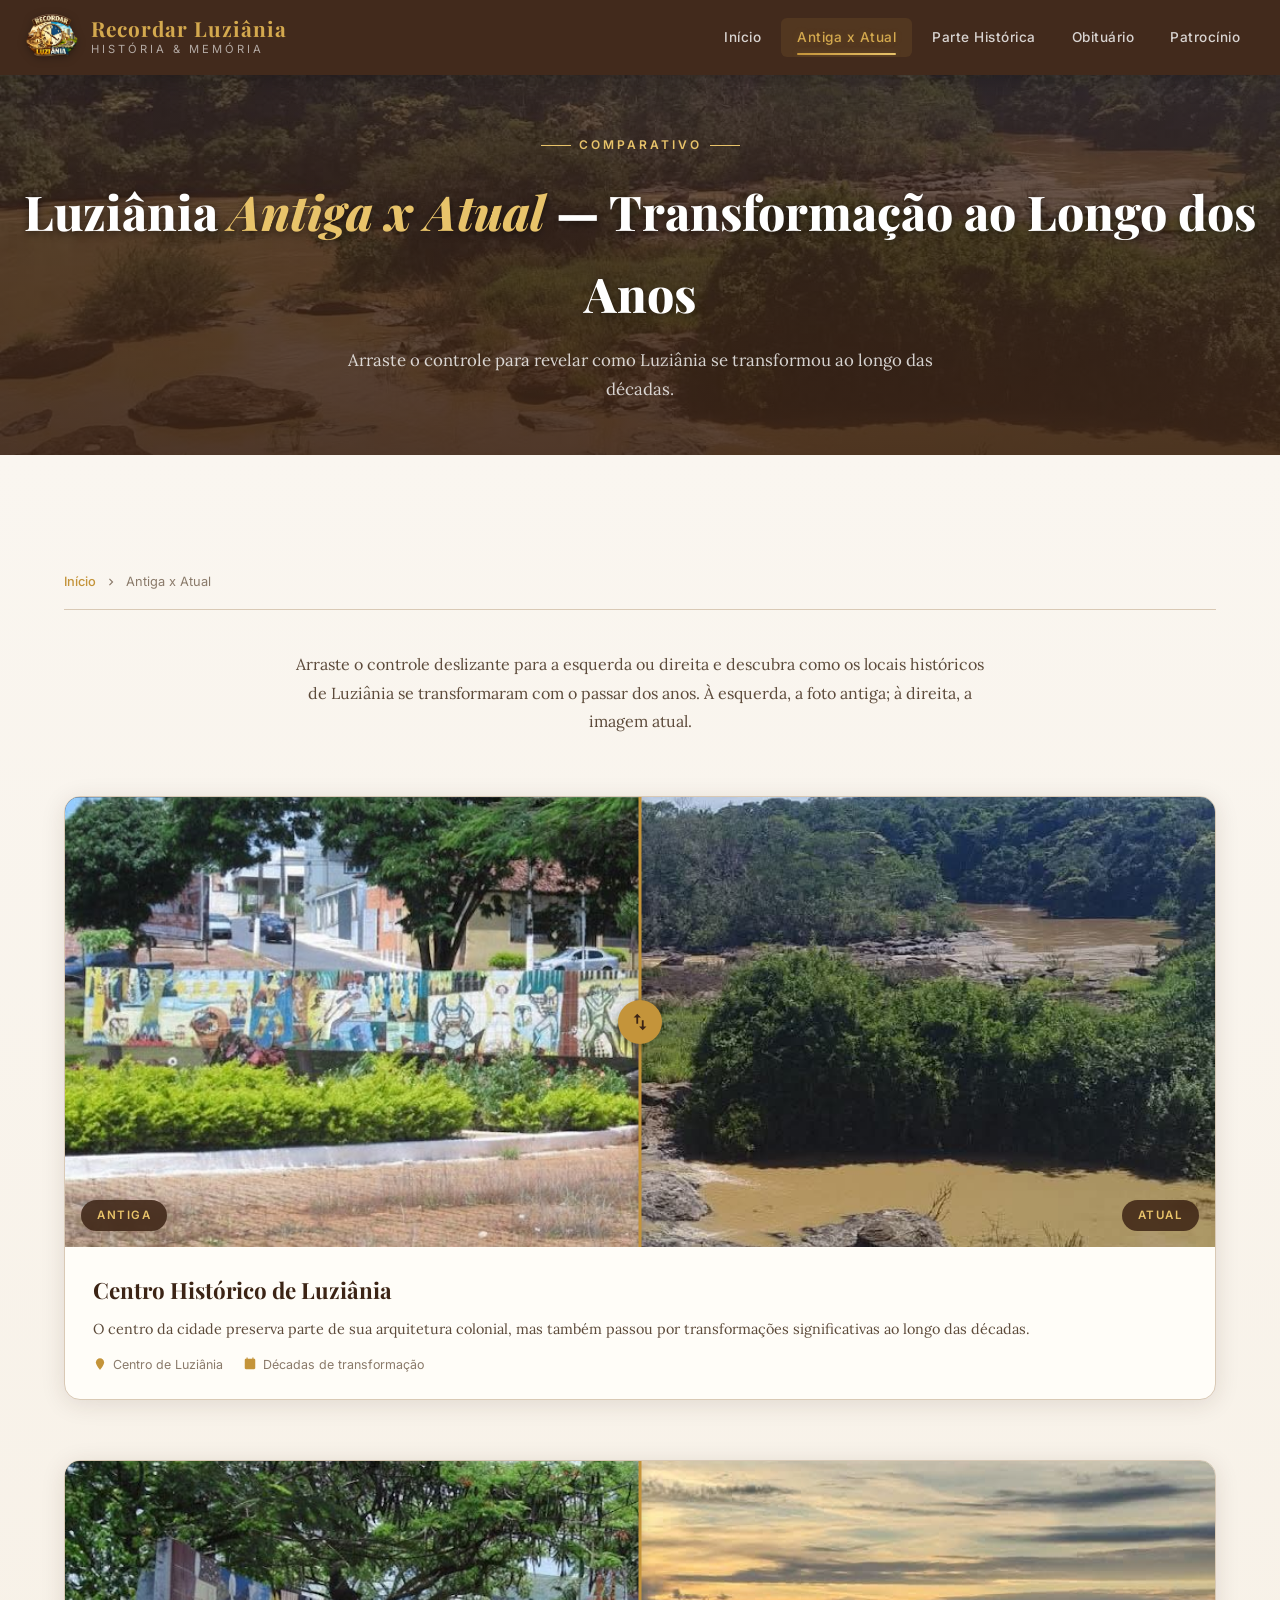
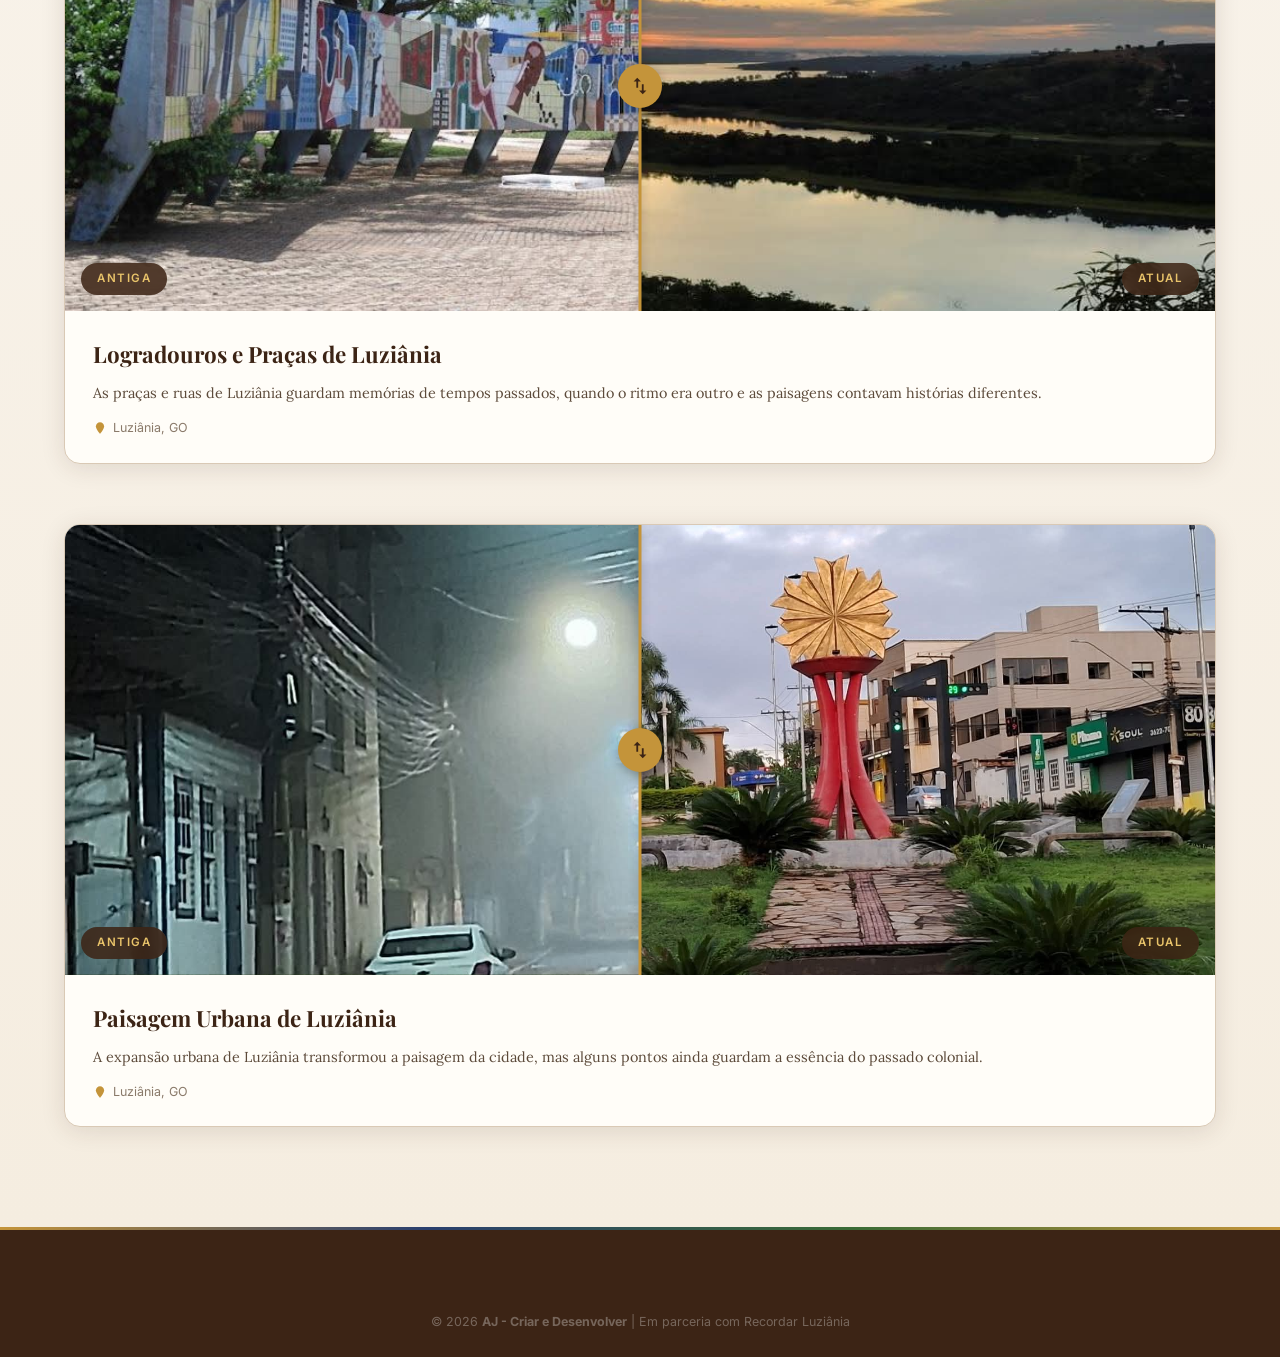
==== commit 0d7f94ce: "Atualização mudando o caminho das imagens" ====
--- a/antiga-x-atual.html
+++ b/antiga-x-atual.html
@@ -7,7 +7,7 @@
   <meta name="keywords" content="Luziânia antiga, fotos históricas, comparação, antes e depois, Goiás, transformação urbana">
   <meta name="author" content="AJ - Criar e Desenvolver em parceria com Recordar Luziânia">
   <title>Luziânia Antiga x Atual — Comparação Histórica | Recordar Luziânia</title>
-  <link rel="icon" type="image/png" href="img/favicon.png">
+  <link rel="icon" type="image/png" href="imagens no site/favicon.png">
   <link rel="stylesheet" href="css/style.css">
 </head>
 <body>
@@ -17,8 +17,8 @@
     <div class="header-inner">
       <a href="index.html" class="header-logo">
         <picture>
-          <source srcset="img/logo.webp" type="image/webp">
-          <img src="img/logo.png" alt="Logo Recordar Luziânia">
+          <source srcset="imagens no site/logo.webp" type="image/webp">
+          <img src="imagens no site/logo.png" alt="Logo Recordar Luziânia">
         </picture>
         <div class="header-logo-text">
           <span>Recordar Luziânia</span>
@@ -42,9 +42,9 @@
   <section class="page-banner">
     <div class="page-banner-bg">
       <picture>
-        <source media="(max-width: 768px)" srcset="img/cidade-antiga-05-mobile.webp" type="image/webp">
-        <source srcset="img/cidade-antiga-05.webp" type="image/webp">
-        <img src="img/cidade-antiga-05.jpg" alt="Luziânia antiga">
+        <source media="(max-width: 768px)" srcset="imagens no site/cidade-antiga-05-mobile.webp" type="image/webp">
+        <source srcset="imagens no site/cidade-antiga-05.webp" type="image/webp">
+        <img src="imagens no site/cidade-antiga-05.jpg" alt="Luziânia antiga">
       </picture>
     </div>
     <div class="page-banner-overlay"></div>
@@ -76,14 +76,14 @@
         <div class="comparacao-item animate-on-scroll">
           <div class="comparacao-slider" id="slider1">
             <picture>
-              <source media="(max-width: 768px)" srcset="img/cidade-antiga-05-mobile.webp" type="image/webp">
-              <source srcset="img/cidade-antiga-05.webp" type="image/webp">
-              <img src="img/cidade-antiga-05.jpg" alt="Centro Histórico - Atual" class="img-atual">
-            </picture>
-            <picture>
-              <source media="(max-width: 768px)" srcset="img/cidade-antiga-02-mobile.webp" type="image/webp">
-              <source srcset="img/cidade-antiga-02.webp" type="image/webp">
-              <img src="img/cidade-antiga-02.jpg" alt="Centro Histórico - Antiga" class="img-antiga">
+              <source media="(max-width: 768px)" srcset="imagens no site/cidade-antiga-05-mobile.webp" type="image/webp">
+              <source srcset="imagens no site/cidade-antiga-05.webp" type="image/webp">
+              <img src="imagens no site/cidade-antiga-05.jpg" alt="Centro Histórico - Atual" class="img-atual">
+            </picture>
+            <picture>
+              <source media="(max-width: 768px)" srcset="imagens no site/cidade-antiga-02-mobile.webp" type="image/webp">
+              <source srcset="imagens no site/cidade-antiga-02.webp" type="image/webp">
+              <img src="imagens no site/cidade-antiga-02.jpg" alt="Centro Histórico - Antiga" class="img-antiga">
             </picture>
             <div class="comparacao-slider-line"></div>
             <div class="comparacao-slider-handle">
@@ -112,14 +112,14 @@
         <div class="comparacao-item animate-on-scroll">
           <div class="comparacao-slider" id="slider2">
             <picture>
-              <source media="(max-width: 768px)" srcset="img/cidade-antiga-06-mobile.webp" type="image/webp">
-              <source srcset="img/cidade-antiga-06.webp" type="image/webp">
-              <img src="img/cidade-antiga-06.jpg" alt="Praça - Atual" class="img-atual">
-            </picture>
-            <picture>
-              <source media="(max-width: 768px)" srcset="img/cidade-antiga-03-mobile.webp" type="image/webp">
-              <source srcset="img/cidade-antiga-03.webp" type="image/webp">
-              <img src="img/cidade-antiga-03.jpg" alt="Praça - Antiga" class="img-antiga">
+              <source media="(max-width: 768px)" srcset="imagens no site/cidade-antiga-06-mobile.webp" type="image/webp">
+              <source srcset="imagens no site/cidade-antiga-06.webp" type="image/webp">
+              <img src="imagens no site/cidade-antiga-06.jpg" alt="Praça - Atual" class="img-atual">
+            </picture>
+            <picture>
+              <source media="(max-width: 768px)" srcset="imagens no site/cidade-antiga-03-mobile.webp" type="image/webp">
+              <source srcset="imagens no site/cidade-antiga-03.webp" type="image/webp">
+              <img src="imagens no site/cidade-antiga-03.jpg" alt="Praça - Antiga" class="img-antiga">
             </picture>
             <div class="comparacao-slider-line"></div>
             <div class="comparacao-slider-handle">
@@ -144,14 +144,14 @@
         <div class="comparacao-item animate-on-scroll">
           <div class="comparacao-slider" id="slider3">
             <picture>
-              <source media="(max-width: 768px)" srcset="img/cidade-antiga-07-mobile.webp" type="image/webp">
-              <source srcset="img/cidade-antiga-07.webp" type="image/webp">
-              <img src="img/cidade-antiga-07.jpg" alt="Vista Panorâmica - Atual" class="img-atual">
-            </picture>
-            <picture>
-              <source media="(max-width: 768px)" srcset="img/cidade-antiga-04-mobile.webp" type="image/webp">
-              <source srcset="img/cidade-antiga-04.webp" type="image/webp">
-              <img src="img/cidade-antiga-04.jpg" alt="Vista Panorâmica - Antiga" class="img-antiga">
+              <source media="(max-width: 768px)" srcset="imagens no site/cidade-antiga-07-mobile.webp" type="image/webp">
+              <source srcset="imagens no site/cidade-antiga-07.webp" type="image/webp">
+              <img src="imagens no site/cidade-antiga-07.jpg" alt="Vista Panorâmica - Atual" class="img-atual">
+            </picture>
+            <picture>
+              <source media="(max-width: 768px)" srcset="imagens no site/cidade-antiga-04-mobile.webp" type="image/webp">
+              <source srcset="imagens no site/cidade-antiga-04.webp" type="image/webp">
+              <img src="imagens no site/cidade-antiga-04.jpg" alt="Vista Panorâmica - Antiga" class="img-antiga">
             </picture>
             <div class="comparacao-slider-line"></div>
             <div class="comparacao-slider-handle">
